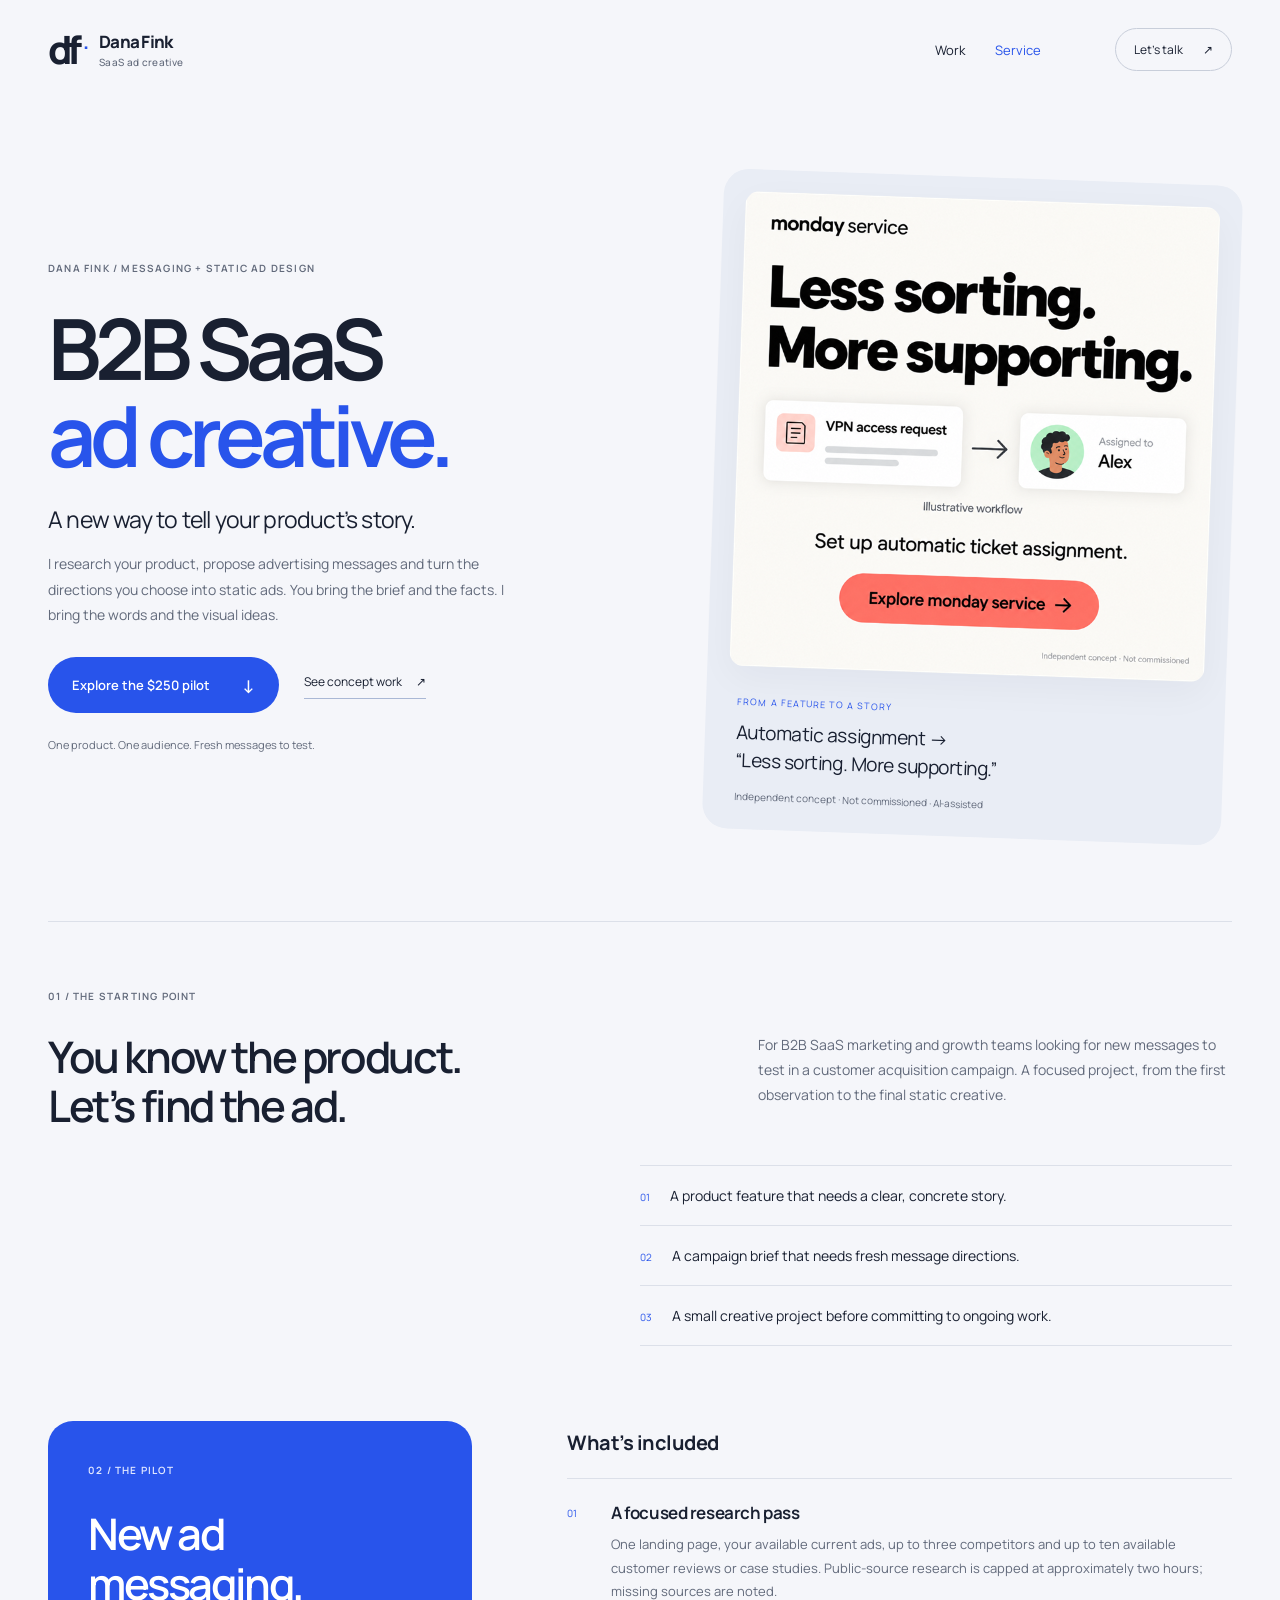
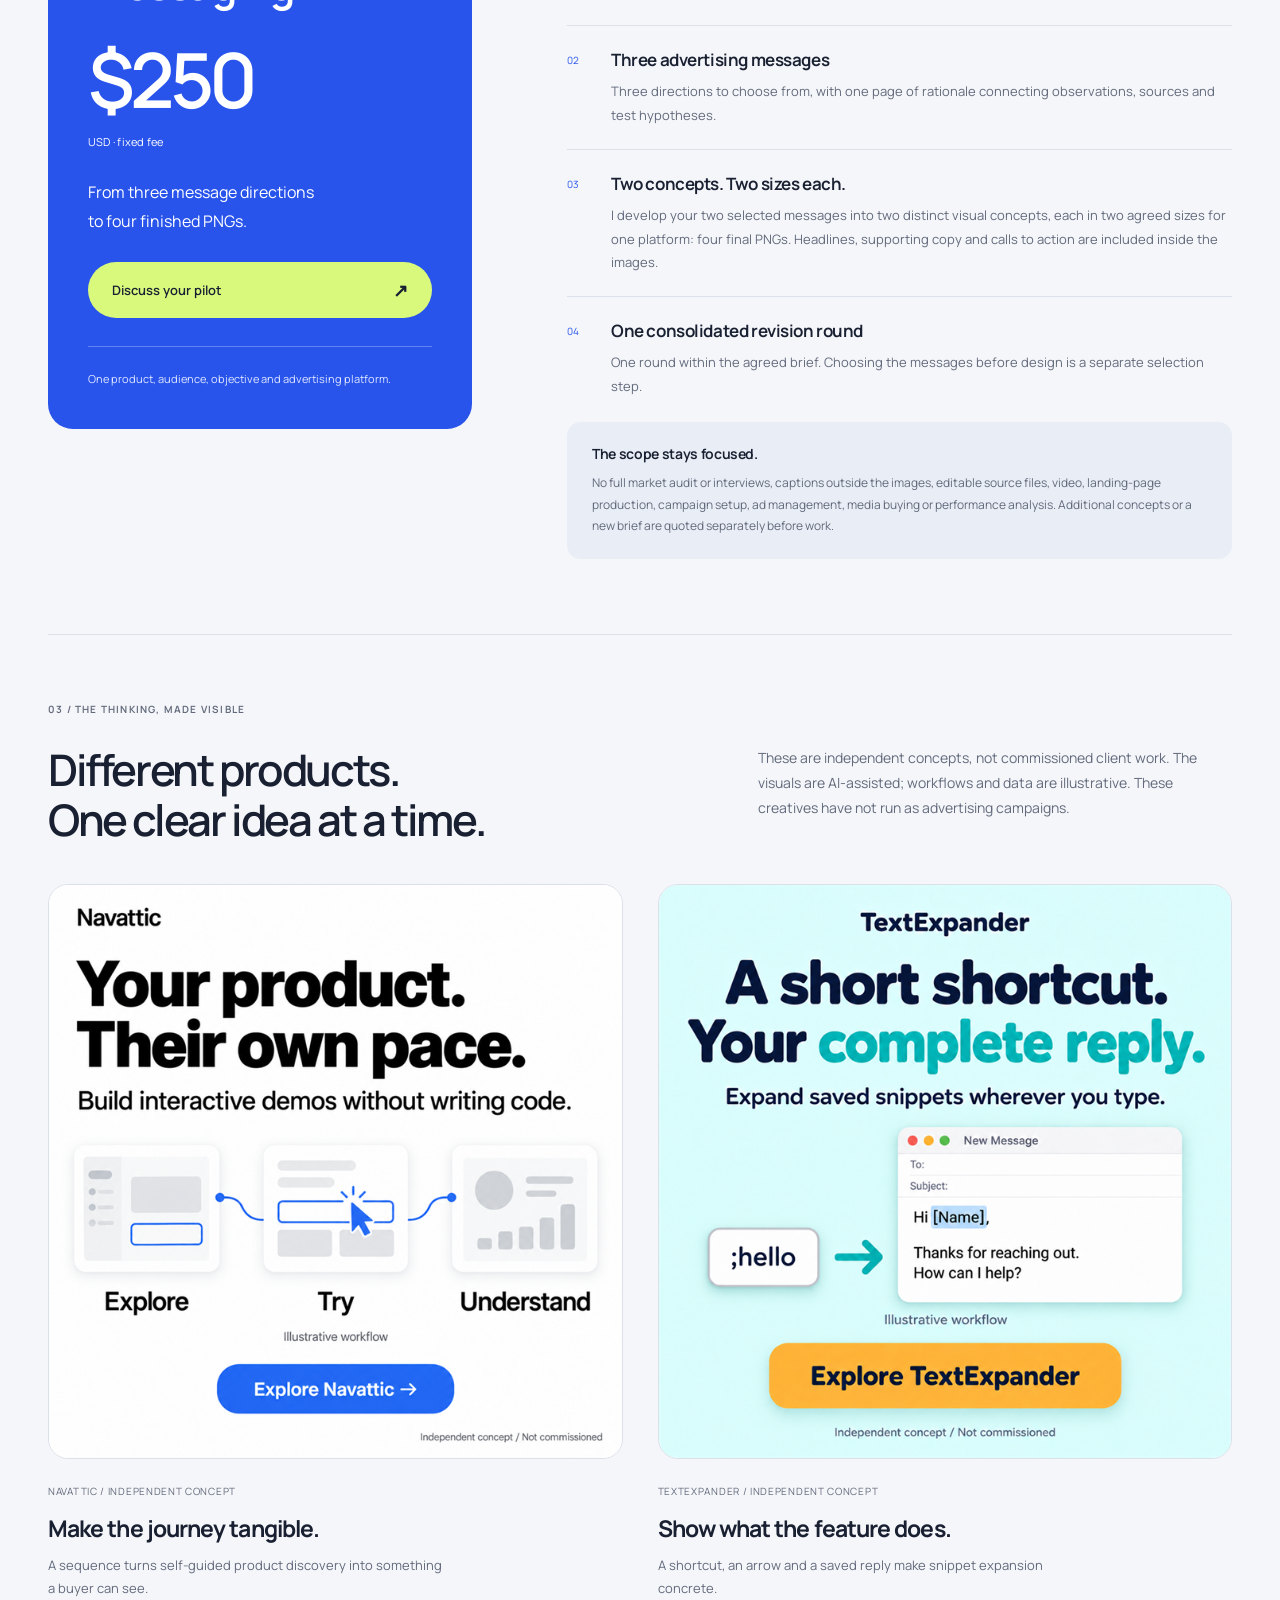
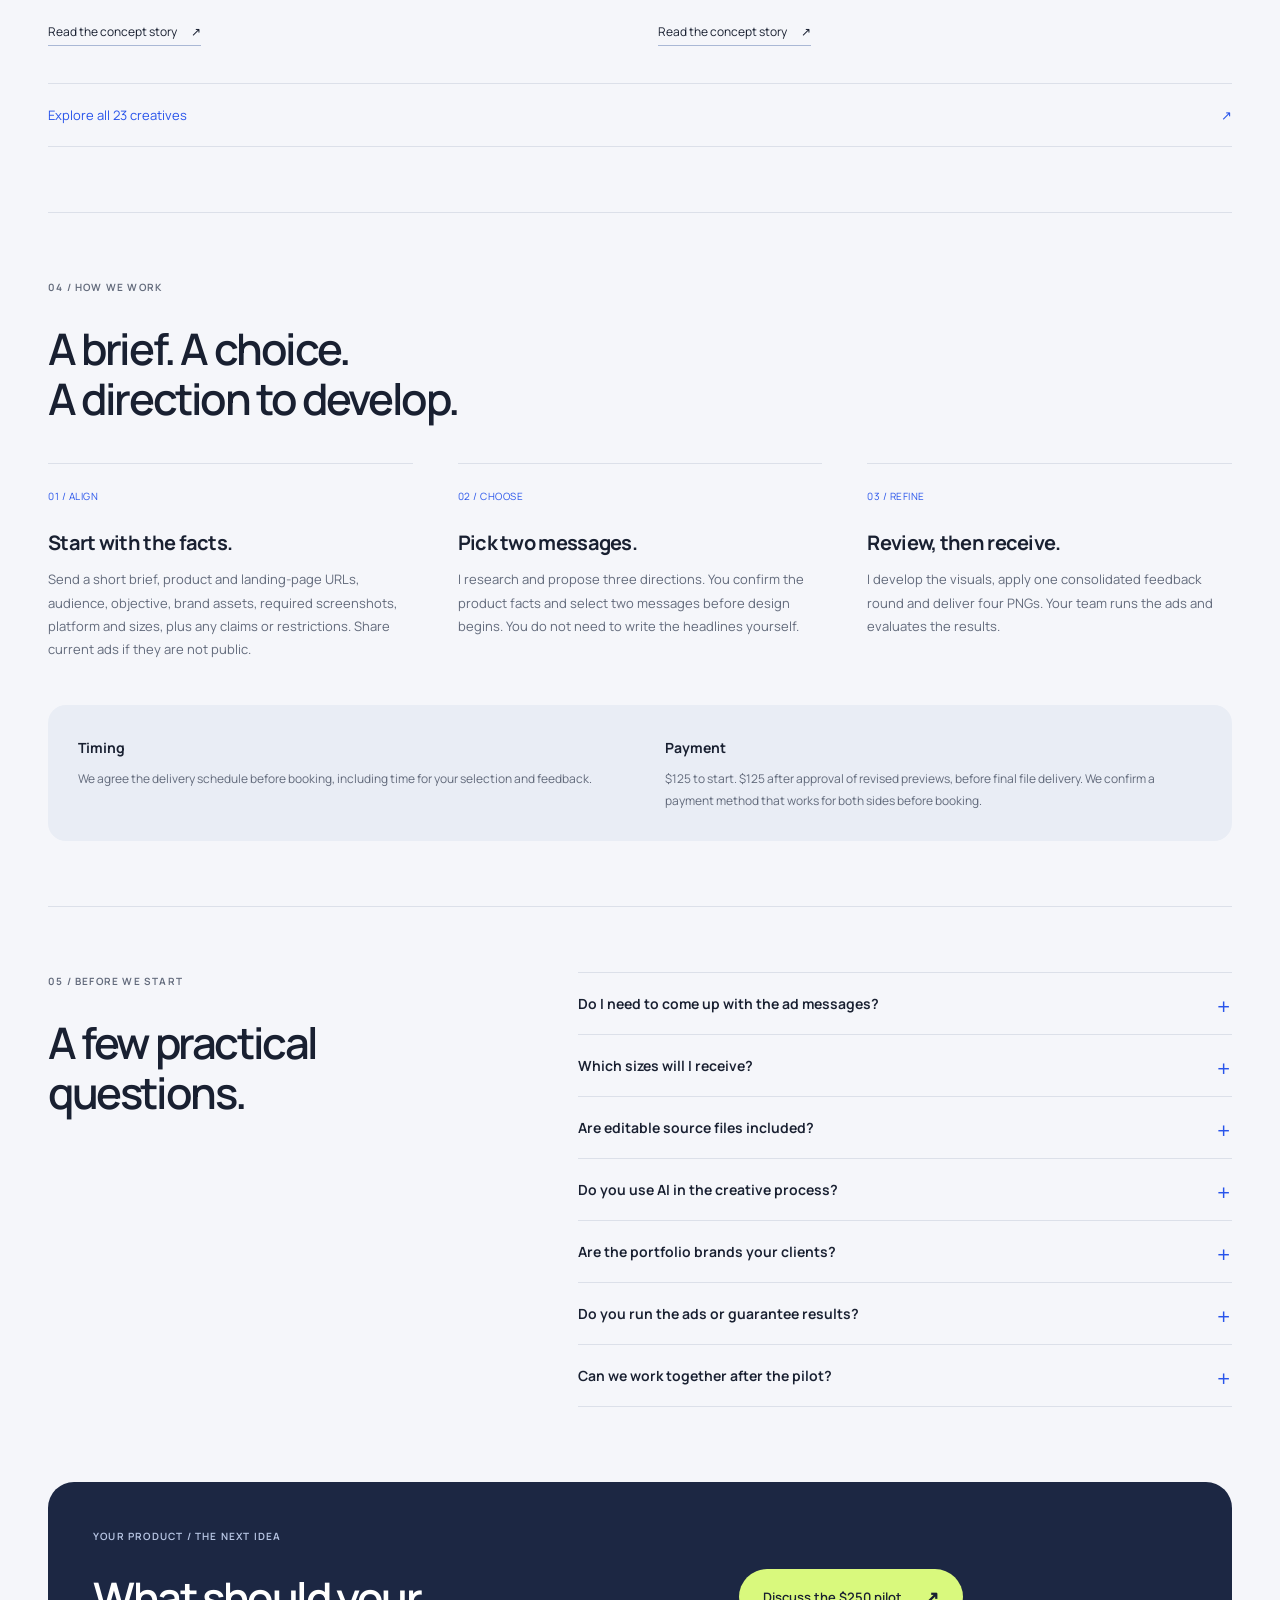
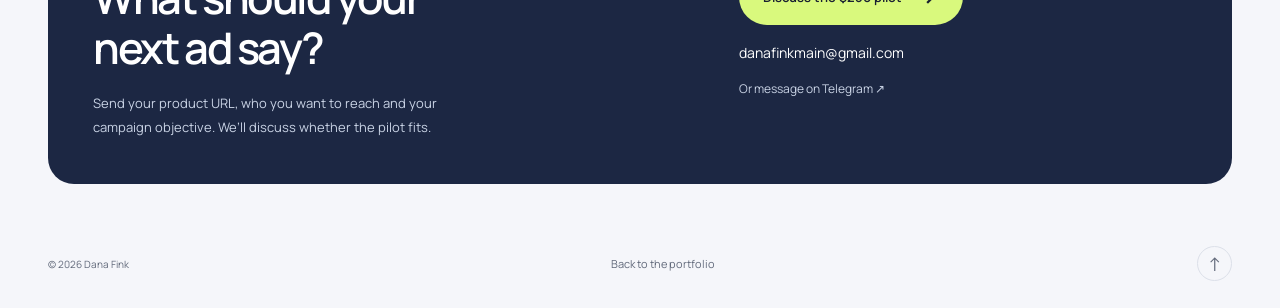
==== saas-ad-creative/index.html @ 453a17ee "Add English SaaS ad creative service page and update SEO plan" ====
<!doctype html>
<html lang="en">
<head>
  <meta charset="utf-8">
  <meta name="viewport" content="width=device-width,initial-scale=1">
  <meta name="theme-color" content="#f5f6fa">
  <title>B2B SaaS Ad Creative Design — $250 Pilot | Dana Fink</title>
  <meta name="description" content="Fresh messaging and static ad creative for B2B SaaS. A $250 pilot: three message directions, two selected concepts, four final PNGs and one revision round.">
  <link rel="canonical" href="https://danafinkcreatives.netlify.app/saas-ad-creative/">
  <link rel="icon" href="../assets/favicon.svg" type="image/svg+xml">
  <link rel="preload" href="../assets/fonts/Manrope.ttf" as="font" type="font/ttf" crossorigin>
  <link rel="stylesheet" href="../style.css">
  <link rel="stylesheet" href="service.css">
</head>
<body class="service-page">
<a class="skip" href="#main">Skip to content</a>
<header class="header wrap">
  <a class="identity" href="../" aria-label="Dana Fink home"><span class="monogram" aria-hidden="true">df<span>.</span></span><span>Dana Fink<small>SaaS ad creative</small></span></a>
  <nav aria-label="Navigation"><a href="../#work">Work</a><a href="./" aria-current="page">Service</a></nav>
  <a href="#start" class="header-contact"><span>Let’s talk</span><span aria-hidden="true">↗</span></a>
</header>
<main id="main">
  <section class="service-hero wrap" aria-labelledby="service-title">
    <div class="service-hero-copy">
      <p class="eyebrow">DANA FINK / MESSAGING + STATIC AD DESIGN</p>
      <h1 id="service-title">B2B SaaS<br><span>ad creative.</span></h1>
      <p class="service-lead">A new way to tell your product’s story.</p>
      <p class="service-intro">I research your product, propose advertising messages and turn the directions you choose into static ads. You bring the brief and the facts. I bring the words and the visual ideas.</p>
      <div class="service-hero-actions"><a class="button" href="#pilot">Explore the $250 pilot <span aria-hidden="true">↓</span></a><a class="service-text-link" href="#examples">See concept work <span aria-hidden="true">↗</span></a></div>
      <p class="service-fine">One product. One audience. Fresh messages to test.</p>
    </div>
    <figure class="service-hero-art">
      <a href="../?lang=en#project-1" aria-label="Read the monday service independent concept story"><img src="../assets/creatives/monday-service-light-v2-display-720.webp" width="720" height="720" alt="monday service independent ad concept: Less sorting. More supporting. An incoming ticket is assigned to a teammate."></a>
      <figcaption><span>FROM A FEATURE TO A STORY</span><p>Automatic assignment →<br>“Less sorting. More supporting.”</p><small>Independent concept · Not commissioned · AI-assisted</small></figcaption>
    </figure>
  </section>

  <section class="service-fit wrap" aria-labelledby="fit-title">
    <p class="eyebrow">01 / THE STARTING POINT</p>
    <div class="service-section-heading"><h2 id="fit-title">You know the product.<br>Let’s find the ad.</h2><p>For B2B SaaS marketing and growth teams looking for new messages to test in a customer acquisition campaign. A focused project, from the first observation to the final static creative.</p></div>
    <div class="service-fit-lines"><p><span>01</span> A product feature that needs a clear, concrete story.</p><p><span>02</span> A campaign brief that needs fresh message directions.</p><p><span>03</span> A small creative project before committing to ongoing work.</p></div>
  </section>

  <section class="service-pilot wrap" id="pilot" aria-labelledby="pilot-title">
    <div class="service-price-panel">
      <p class="eyebrow">02 / THE PILOT</p>
      <h2 id="pilot-title">New ad<br>messaging.</h2>
      <p class="service-price">$250<span>USD · fixed fee</span></p>
      <p class="service-price-intro">From three message directions to four finished PNGs.</p>
      <a class="button light" href="#start">Discuss your pilot <span aria-hidden="true">↗</span></a>
      <p class="service-price-note">One product, audience, objective and advertising platform.</p>
    </div>
    <div class="service-deliverables">
      <h3>What’s included</h3>
      <ol>
        <li><span class="service-list-number">01</span><div><h4>A focused research pass</h4><p>One landing page, your available current ads, up to three competitors and up to ten available customer reviews or case studies. Public-source research is capped at approximately two hours; missing sources are noted.</p></div></li>
        <li><span class="service-list-number">02</span><div><h4>Three advertising messages</h4><p>Three directions to choose from, with one page of rationale connecting observations, sources and test hypotheses.</p></div></li>
        <li><span class="service-list-number">03</span><div><h4>Two concepts. Two sizes each.</h4><p>I develop your two selected messages into two distinct visual concepts, each in two agreed sizes for one platform: four final PNGs. Headlines, supporting copy and calls to action are included inside the images.</p></div></li>
        <li><span class="service-list-number">04</span><div><h4>One consolidated revision round</h4><p>One round within the agreed brief. Choosing the messages before design is a separate selection step.</p></div></li>
      </ol>
      <div class="service-boundary"><h4>The scope stays focused.</h4><p>No full market audit or interviews, captions outside the images, editable source files, video, landing-page production, campaign setup, ad management, media buying or performance analysis. Additional concepts or a new brief are quoted separately before work.</p></div>
    </div>
  </section>

  <section class="service-examples wrap" id="examples" aria-labelledby="examples-title">
    <p class="eyebrow">03 / THE THINKING, MADE VISIBLE</p>
    <div class="service-section-heading"><h2 id="examples-title">Different products.<br>One clear idea at a time.</h2><p>These are independent concepts, not commissioned client work. The visuals are AI-assisted; workflows and data are illustrative. These creatives have not run as advertising campaigns.</p></div>
    <div class="service-example-grid">
      <article><a class="service-example-image" href="../?lang=en#project-8"><img src="../assets/creatives/navattic-display-720.webp" width="720" height="720" alt="Navattic independent ad concept showing a self-guided product journey: Explore, Try, Understand." loading="lazy"></a><p class="service-example-brand">NAVATTIC / INDEPENDENT CONCEPT</p><h3>Make the journey tangible.</h3><p>A sequence turns self-guided product discovery into something a buyer can see.</p><a class="service-text-link" href="../?lang=en#project-8">Read the concept story <span aria-hidden="true">↗</span></a></article>
      <article><a class="service-example-image" href="../?lang=en#project-10"><img src="../assets/creatives/textexpander-display-720.webp" width="720" height="720" alt="TextExpander independent ad concept showing the shortcut ;hello expanding into a saved email reply." loading="lazy"></a><p class="service-example-brand">TEXTEXPANDER / INDEPENDENT CONCEPT</p><h3>Show what the feature does.</h3><p>A shortcut, an arrow and a saved reply make snippet expansion concrete.</p><a class="service-text-link" href="../?lang=en#project-10">Read the concept story <span aria-hidden="true">↗</span></a></article>
    </div>
    <a class="service-all-work" href="../?lang=en#work">Explore all 23 creatives <span aria-hidden="true">↗</span></a>
  </section>

  <section class="service-process wrap" aria-labelledby="process-title">
    <p class="eyebrow">04 / HOW WE WORK</p>
    <h2 id="process-title">A brief. A choice.<br>A direction to develop.</h2>
    <ol class="service-process-grid">
      <li><span class="service-step">01 / ALIGN</span><h3>Start with the facts.</h3><p>Send a short brief, product and landing-page URLs, audience, objective, brand assets, required screenshots, platform and sizes, plus any claims or restrictions. Share current ads if they are not public.</p></li>
      <li><span class="service-step">02 / CHOOSE</span><h3>Pick two messages.</h3><p>I research and propose three directions. You confirm the product facts and select two messages before design begins. You do not need to write the headlines yourself.</p></li>
      <li><span class="service-step">03 / REFINE</span><h3>Review, then receive.</h3><p>I develop the visuals, apply one consolidated feedback round and deliver four PNGs. Your team runs the ads and evaluates the results.</p></li>
    </ol>
    <div class="service-booking"><p><strong>Timing</strong>We agree the delivery schedule before booking, including time for your selection and feedback.</p><p><strong>Payment</strong>$125 to start. $125 after approval of revised previews, before final file delivery. We confirm a payment method that works for both sides before booking.</p></div>
  </section>

  <section class="service-faq wrap" aria-labelledby="faq-title">
    <div><p class="eyebrow">05 / BEFORE WE START</p><h2 id="faq-title">A few practical<br>questions.</h2></div>
    <div class="service-faq-list">
      <details><summary>Do I need to come up with the ad messages?</summary><p>No. You provide the brief and confirm product facts. I propose three messages; you select two before I design the concepts.</p></details>
      <details><summary>Which sizes will I receive?</summary><p>Two agreed sizes for each of the two selected concepts, for one advertising platform. We confirm the dimensions in the brief. The final delivery is four PNGs.</p></details>
      <details><summary>Are editable source files included?</summary><p>No. This pilot is a PNG-only delivery. If your workflow requires editable files, discuss that requirement before booking rather than assuming they are included.</p></details>
      <details><summary>Do you use AI in the creative process?</summary><p>Yes. The creative production is AI-assisted. Product facts and claims must be confirmed by you before they are used in the final creative.</p></details>
      <details><summary>Are the portfolio brands your clients?</summary><p>No. The work shown here is independent concept work, not commissioned by the brands. The monday service samples are not affiliated with monday.com. There are no campaign performance results for these concepts.</p></details>
      <details><summary>Do you run the ads or guarantee results?</summary><p>No. I provide creative materials for testing. Campaign setup, media buying, ad management and performance analysis are outside the pilot. Clicks, leads, sales and other campaign results are not guaranteed.</p></details>
      <details><summary>Can we work together after the pilot?</summary><p>If the collaboration is a good fit, we can agree a separate fixed monthly package for fresh messages and static creative. Its price, volume and turnaround are not included in this pilot.</p></details>
    </div>
  </section>

  <section class="service-start wrap" id="start" aria-labelledby="start-title"><div class="service-start-inner">
    <div><p class="eyebrow">YOUR PRODUCT / THE NEXT IDEA</p><h2 id="start-title">What should your<br>next ad say?</h2><p>Send your product URL, who you want to reach and your campaign objective. We’ll discuss whether the pilot fits.</p></div>
    <div class="service-start-actions"><a class="button light" href="mailto:danafinkmain@gmail.com?subject=B2B%20SaaS%20ad%20creative%20pilot">Discuss the $250 pilot <span aria-hidden="true">↗</span></a><a class="service-contact-email" href="mailto:danafinkmain@gmail.com">danafinkmain@gmail.com</a><a class="service-contact-telegram" href="https://t.me/dankosheart" target="_blank" rel="noopener noreferrer">Or message on Telegram <span aria-hidden="true">↗</span></a></div>
  </div></section>
</main>
<footer class="wrap"><span>© 2026 Dana Fink</span><a class="service-footer-link" href="../?lang=en#work">Back to the portfolio</a><a href="#" aria-label="Back to top">↑</a></footer>
</body>
</html>
---- style.css ----
@font-face{font-family:Manrope;src:url('assets/fonts/Manrope.ttf') format('truetype');font-weight:200 800;font-display:swap}
:root{--bg:#f5f6fa;--ink:#192031;--muted:#626a7b;--blue:#2854eb;--line:#dce0e9;--white:#fff;--radius:22px}*{box-sizing:border-box}html{scroll-behavior:smooth;scroll-padding-top:28px}body{margin:0;background:var(--bg);color:var(--ink);font-family:Manrope,sans-serif;font-size:15px;-webkit-font-smoothing:antialiased}body:has(dialog[open]){overflow:hidden}button,a{-webkit-tap-highlight-color:transparent}a{color:inherit;text-decoration:none}button{font:inherit;cursor:pointer}a:focus-visible,button:focus-visible{outline:3px solid var(--blue);outline-offset:5px}::selection{background:#ccdbff}button{color:inherit}img{display:block;max-width:100%}[hidden]{display:none!important}.wrap{width:min(1320px,calc(100% - 96px));margin-inline:auto}.header{display:flex;align-items:center;justify-content:space-between;gap:32px;padding:28px 0}.identity{display:flex;align-items:center;gap:13px;font-weight:750;font-size:17px;letter-spacing:-.04em}.identity small{display:block;font-size:10px;letter-spacing:.035em;color:var(--muted);font-weight:500;margin-top:2px}.monogram{display:inline-block;font-weight:800;font-size:39px;letter-spacing:-.13em;line-height:1;margin-right:9px;position:relative}.monogram>span{position:absolute;right:-12px;top:3px;font-size:19px;letter-spacing:0;color:var(--blue)}.header nav{display:flex;gap:30px;font-size:13px;margin-left:auto}.header nav a:hover,.behance-top:hover{color:var(--blue)}.header-end{display:flex;align-items:center;gap:28px}.language-switch{display:flex;padding:3px;background:#e9ecf3;border-radius:20px}.language-switch button{border:0;background:none;border-radius:20px;padding:7px 10px;font-size:10px;font-weight:750;color:var(--muted);min-height:32px}.language-switch button[aria-pressed=true]{background:white;color:var(--ink);box-shadow:0 2px 5px #1920310a}.header-contact{padding:12px 18px;border:1px solid #c8ceda;border-radius:30px;font-size:12px;display:flex;gap:20px}.header-contact:hover{background:white}.eyebrow{font-size:10px;letter-spacing:.12em;font-weight:650;margin:0;text-transform:uppercase;color:var(--muted)}.hero{display:grid;grid-template-columns:1.05fr 1fr;gap:3%;align-items:center;padding-top:70px;padding-bottom:92px;min-height:640px}.hero-copy{position:relative;z-index:2}.hero h1{font-size:clamp(54px,6.65vw,96px);font-weight:650;letter-spacing:-.075em;line-height:1.06;margin:27px 0 26px}.accent{color:var(--blue)}.intro{font-size:15px;line-height:1.8;max-width:395px;color:var(--muted);margin-bottom:30px}.button{display:inline-flex;align-items:center;justify-content:space-between;gap:32px;background:var(--blue);color:white;border-radius:30px;padding:16px 24px;font-size:13px;font-weight:600;border:0;transition:background .2s,transform .2s}.button:hover{background:#183dcc;transform:translateY(-2px)}.button>span:last-child{font-size:18px}.hero-note{font-size:10px;letter-spacing:.06em;color:var(--muted);margin-top:22px}.hero-gallery{position:relative;padding-top:30px}.hero-stack{height:365px;position:relative;max-width:530px;margin-inline:auto}.hero-preview{position:absolute;width:60%;background:#fff;border:7px solid white;border-radius:15px;box-shadow:0 18px 35px #28375816;transition:transform .35s}.hero-preview img{border-radius:9px;height:auto}.hero-preview.back{right:2%;top:-15px;transform:rotate(10deg)}.hero-preview.front{left:3%;top:66px;transform:rotate(-8deg)}.hero-preview.front:hover{transform:rotate(-4deg) translateY(-8px)}.hero-preview.back:hover{transform:rotate(6deg) translateY(-8px)}.visual-badge{position:absolute;right:1%;bottom:12px;background:#d9f97d;box-shadow:0 8px 20px #1920310b;transform:rotate(9deg);font-size:29px;font-weight:750;line-height:1.02;letter-spacing:-.04em;width:108px;height:108px;display:flex;flex-direction:column;justify-content:center;padding:20px;border-radius:50%}.visual-badge>span{white-space:nowrap}.orbit-label{position:absolute;top:-16px;left:11%;font-size:9px;letter-spacing:.1em;line-height:1.5;transform:rotate(-7deg);color:var(--muted)}.hero-caption{margin-top:30px;text-align:center;font-size:12px;font-weight:600}.hero-caption small{display:block;font-size:10px;font-weight:400;color:var(--muted);margin-top:5px}.section-top{display:flex;align-items:center;justify-content:space-between;border-top:1px solid var(--line);padding-top:27px}.behance-top{display:flex;gap:20px;font-size:12px;font-weight:650}.work-heading{display:flex;justify-content:space-between;align-items:center;gap:40px;margin:22px 0 32px}h2{font-size:clamp(33px,4vw,56px);font-weight:600;letter-spacing:-.06em;line-height:1.15;margin:0}.work-heading>p{font-size:13px;line-height:1.8;max-width:340px;color:var(--muted)}.gallery-tools{display:flex;justify-content:space-between;align-items:center;margin-bottom:28px;gap:12px}.filters{display:flex;gap:8px;flex-wrap:wrap}.filters button{border:1px solid var(--line);padding:10px 17px;background:transparent;border-radius:22px;font-size:11px;display:flex;gap:12px;min-height:38px}.filters button[aria-pressed=true]{background:var(--ink);color:white;border-color:var(--ink)}.filters button>span:last-child:not(:first-child){opacity:.55}.gallery-count{font-size:11px;color:var(--muted);white-space:nowrap}.project-grid{display:grid;grid-template-columns:repeat(2,minmax(0,1fr));gap:42px 28px}.project{min-width:0}.artwork{display:flex;align-items:center;justify-content:center;position:relative;aspect-ratio:1;background:#e9edf4;border:1px solid #e3e7ee;border-radius:var(--radius);overflow:hidden;isolation:isolate}.artwork img{width:100%;height:100%;object-fit:contain;transition:filter .25s}.artwork:hover img{filter:brightness(.97)}.enlarge{position:absolute;bottom:16px;right:16px;border-radius:50%;width:38px;height:38px;display:grid;place-items:center;background:#ffffffed;color:var(--ink);box-shadow:0 2px 12px #1920311a;font-size:21px;transition:background .2s,transform .2s}.artwork:hover .enlarge{background:var(--blue);color:white;transform:rotate(45deg)}.project-meta{display:flex;justify-content:space-between;align-items:center;margin-top:17px;font-size:10px;letter-spacing:.04em;color:var(--muted)}.project-meta>a{font-weight:750;font-size:12px;padding:4px}.project-meta>a:hover{color:var(--blue)}.project h3{font-size:18px;letter-spacing:-.035em;line-height:1.4;font-weight:650;margin:7px 0}.project p{font-size:12px;line-height:1.7;color:var(--muted);margin:0;max-width:95%}.disclaimer{font-size:12px;color:var(--muted);line-height:1.8;max-width:830px;border-left:2px solid #c1ccec;padding-left:18px;margin:40px 0 27px}.collection-link{display:flex;align-items:center;justify-content:center;gap:20px;background:#e9edfa;border-radius:16px;padding:24px;color:var(--blue);font-size:14px;transition:background .2s}.collection-link:hover{background:#dce4ff}.collection-link>span:last-child{margin-left:auto;font-size:22px}.behance-symbol{font-size:23px;font-weight:800;margin-right:auto}.approach{padding-top:105px;padding-bottom:70px}.about-top{display:grid;grid-template-columns:1.3fr 1fr;gap:9%;margin-top:26px;margin-bottom:45px;align-items:center}.about-top h2{white-space:pre-line;font-size:clamp(31px,3.5vw,48px)}.about-top>p{font-size:14px;line-height:1.9;color:var(--muted);max-width:390px}.steps{display:grid;grid-template-columns:repeat(3,1fr);gap:35px}.steps article{padding-top:20px;border-top:1px solid var(--line)}.step-number{font-size:11px;color:var(--blue)}.steps h3{font-size:17px;letter-spacing:-.03em;font-weight:650;margin:25px 0 12px}.steps p{font-size:12px;line-height:1.85;color:var(--muted);max-width:325px;margin:0}.scope{font-size:9px;letter-spacing:.11em;margin-top:43px;color:var(--muted)}.contact-inner{background:#1c2743;color:white;padding:43px 45px 24px;border-radius:26px;position:relative;overflow:hidden}.contact .eyebrow{color:#aab8d5}.contact-main{display:grid;grid-template-columns:1.25fr 1fr;gap:9%;align-items:center;margin:30px 0 45px}.contact h2{white-space:pre-line;font-size:clamp(35px,4.3vw,61px);letter-spacing:-.055em}.contact-main>div>p{color:#bec8dc;font-size:14px;line-height:1.8;max-width:320px;margin:0 0 23px}.button.light{background:#d9f97d;color:#192031}.button.light:hover{background:#c6ed56}.contact-bottom{display:flex;align-items:center;gap:17px;border-top:1px solid #ffffff25;padding-top:22px}.email{font-size:17px;letter-spacing:-.015em;overflow-wrap:anywhere}.email:hover{text-decoration:underline}.copy-email{border:0;background:none;color:#bec8dc;font-size:10px;padding:10px 0}.copy-email:hover{color:white}.socials{display:flex;gap:22px;margin-left:auto;font-size:12px}.socials a:hover{color:#d9f97d}.copy-status{font-size:11px;color:#d9f97d;min-height:16px;margin:8px 0 0}footer{display:flex;align-items:center;justify-content:space-between;padding-top:27px;padding-bottom:27px;font-size:10px;color:var(--muted)}footer>a{display:grid;place-items:center;width:35px;height:35px;border:1px solid var(--line);border-radius:50%;font-size:19px}.skip{position:fixed;top:10px;left:10px;transform:translateY(-200%);z-index:100;background:white;padding:15px}.skip:focus{transform:none}dialog{border:0;border-radius:18px;background:#fff;color:var(--ink);padding:20px;width:min(920px,calc(100% - 32px));max-height:94dvh;overscroll-behavior:contain}dialog::backdrop{background:#111929d9;backdrop-filter:blur(6px)}.viewer-toolbar{display:flex;align-items:center;justify-content:space-between;font-size:12px;margin-bottom:14px}.viewer-toolbar button,.viewer-navigation button{width:42px;height:42px;border-radius:50%;border:1px solid var(--line);background:white;font-size:25px}#viewer-image{max-height:67dvh;width:auto;height:auto;margin:auto;object-fit:contain}.viewer-details{display:flex;align-items:center;justify-content:space-between;gap:25px;padding:20px 3px 8px}.viewer-details h2{font-size:23px;letter-spacing:-.035em}.viewer-details p{font-size:12px;line-height:1.6;color:var(--muted);max-width:560px;margin:9px 0}.viewer-details .viewer-note{font-size:10px}.viewer-details>a{font-size:12px;color:var(--blue);flex-shrink:0}.viewer-navigation{display:flex;justify-content:center;gap:15px;padding:8px 0}.viewer-navigation button:disabled{opacity:.35;cursor:default}noscript p{text-align:center;padding:20px}.hero-copy{animation:enter .65s both}.hero-gallery{animation:enter .8s .1s both}@keyframes enter{from{opacity:0;transform:translateY(14px)}to{opacity:1;transform:translateY(0)}}
@media(min-width:1600px){.hero-stack{height:425px}.hero-preview{width:64%}.hero h1{font-size:104px}}
@media(max-width:1050px){.wrap{width:calc(100% - 56px)}.header{gap:20px}.header-end{gap:18px}.hero{padding-top:55px;min-height:570px;gap:2%}.hero h1{font-size:6.8vw}.hero-stack{height:285px}.visual-badge{width:83px;height:83px;font-size:24px;right:-4%;bottom:8px;padding:14px}.hero-preview{width:66%}.hero-caption{margin-top:28px}.hero-preview.front{left:0;top:58px}.intro{font-size:13px}.about-top{gap:5%}.steps{gap:24px}.contact-inner{padding:34px 30px 20px}.contact-bottom{flex-wrap:wrap}.email{font-size:15px}}
@media(max-width:740px){.header-contact{display:none}.header nav{gap:18px}.header-end{gap:0}.hero{grid-template-columns:1fr;padding-top:35px;padding-bottom:47px}.hero h1{font-size:clamp(53px,11vw,80px);margin-top:23px}.intro{font-size:14px;max-width:435px}.hero-copy{max-width:100%}.hero-gallery{max-width:440px;width:100%;margin:38px auto 0;padding-top:30px}.hero-stack{height:330px}.hero-preview{width:62%}.hero-preview.front{left:3%}.visual-badge{right:0;bottom:8px}.orbit-label{top:-4px}.hero-caption{margin-top:14px}.work-heading{display:block;margin-bottom:23px}.work-heading>p{max-width:360px}.project-grid{gap:30px 20px}.project h3{font-size:15px}.project p{font-size:11px}.project-meta{font-size:9px}.gallery-tools{align-items:flex-start}.filters{gap:6px}.filters button{font-size:10px;padding:10px 13px}.gallery-count{padding-top:12px}.about-top{display:block;margin-bottom:30px}.about-top>p{max-width:480px}.approach{padding-top:65px;padding-bottom:45px}.steps{gap:19px}.steps h3{font-size:14px}.steps p{font-size:11px}.contact-main{grid-template-columns:1fr;gap:20px;margin-bottom:30px}.contact-main>div>p{max-width:360px}.contact-bottom{gap:8px 18px}.socials{width:100%;margin-left:0;margin-top:14px}.contact h2{font-size:45px}.viewer-details{display:block}.viewer-details>a{display:inline-block;margin-top:10px}}
@media(max-width:520px){.wrap{width:calc(100% - 36px)}.header{padding:20px 0;gap:13px}.identity{font-size:14px;gap:10px}.identity small{font-size:8px}.monogram{font-size:32px}.header nav{gap:12px;font-size:11px}.header nav a:nth-child(2){display:none}.language-switch button{padding:7px 9px}.hero .eyebrow{font-size:8px}.hero h1{font-size:clamp(46px,11.5vw,61px)}.hero-gallery{margin-top:30px}.hero-stack{height:calc((100vw - 36px)*.79)}.hero-preview{border-width:5px}.hero-preview.front{top:50px}.visual-badge{bottom:0;width:75px;height:75px;font-size:22px}.hero-caption{font-size:11px;margin-top:15px}.hero-caption small{font-size:9px}.hero-note{font-size:9px}.project-grid{grid-template-columns:1fr;gap:33px}.artwork{border-radius:17px}.project h3{font-size:18px}.project p{font-size:12px}.project-meta{font-size:10px;margin-top:13px}.work-heading h2{font-size:33px}.work-heading>p{font-size:12px}.gallery-count{display:none}.filters{width:100%;justify-content:flex-start}.filters button{padding:10px 12px}.collection-link{font-size:11px;gap:13px;padding:20px 17px}.disclaimer{font-size:11px;margin-top:30px}.steps{grid-template-columns:1fr;gap:25px}.steps article{display:grid;grid-template-columns:28px 1fr;column-gap:10px;padding-top:18px}.step-number{padding-top:3px}.steps h3{margin:0 0 9px;font-size:16px}.steps p{grid-column:2;font-size:12px}.about-top h2{font-size:31px}.about-top>p{font-size:13px}.scope{font-size:8px;letter-spacing:.05em}.contact-inner{padding:28px 22px 16px;border-radius:20px}.contact h2{font-size:36px}.contact .eyebrow{font-size:8px}.contact-main>div>p{font-size:12px}.email{font-size:14px}.contact-bottom{display:block}.copy-email{display:block}.socials{margin-top:10px}.copy-status{font-size:10px}footer{font-size:9px;gap:10px}dialog{padding:13px}#viewer-image{max-height:58dvh}.viewer-details h2{font-size:20px}.enlarge{width:34px;height:34px;bottom:12px;right:12px}}
.case-story{margin-top:18px;border-top:1px solid var(--line)}.case-story summary{display:flex;align-items:center;justify-content:space-between;gap:15px;padding:15px 0 4px;cursor:pointer;font-size:12px;color:var(--blue);font-weight:650;list-style:none}.case-story summary::-webkit-details-marker{display:none}.case-story summary>span:last-child{font-size:20px;font-weight:400}.case-story[open] summary>span:last-child{transform:rotate(45deg)}.case-story summary:focus-visible{outline:3px solid var(--blue);outline-offset:4px}.story-content{padding:8px 0 0}.story-content section{margin:19px 0}.story-content h4{font-size:10px;text-transform:uppercase;letter-spacing:.09em;color:var(--blue);margin:0 0 9px}.story-content p{font-size:13px;line-height:1.85;margin:0;max-width:100%;color:var(--muted)}.story-content>a{font-size:11px;color:var(--blue);text-decoration:underline;text-underline-offset:3px}.story-content .research-note{font-size:10px;line-height:1.6;margin-top:13px;color:var(--muted)}#viewer-story{border-top:1px solid var(--line);padding:10px 5px;max-width:740px;margin:10px auto}.project-grid{align-items:start}
@media(prefers-reduced-motion:reduce){html{scroll-behavior:auto}*,*::before,*::after{animation:none!important;transition:none!important}}
/* Feed: each idea is a self-contained post. Hero styles stay unchanged. */
.project-grid{grid-template-columns:minmax(0,720px);justify-content:center;gap:38px}.project{background:#fff;border:1px solid var(--line);border-radius:20px;overflow:hidden;box-shadow:0 5px 22px #19203104;scroll-margin-top:24px}.project:target{box-shadow:0 0 0 3px #2854eb25}.post-header{display:flex;align-items:center;gap:12px;padding:17px 23px}.post-avatar{display:grid;place-items:center;width:40px;height:40px;border-radius:50%;background:#edf1ff;color:var(--blue);font-size:22px;font-weight:800;letter-spacing:-.1em;padding-right:3px}.post-author{font-weight:750;font-size:13px}.post-brand{display:block;font-size:10px;color:var(--muted);margin-top:3px}.post-number{margin-left:auto;font-size:9px;letter-spacing:.1em;color:#7c8495}.project .artwork{border-radius:0;border:0;border-top:1px solid #edf0f5;border-bottom:1px solid #edf0f5;aspect-ratio:auto;background:#fff}.project .artwork img{width:100%;height:auto;object-fit:contain}.post-actions{display:flex;align-items:center;gap:12px;padding:16px 22px 5px}.post-actions button{display:grid;place-items:center;width:36px;height:36px;background:none;border:0;border-radius:8px;padding:5px}.post-actions button:hover{background:#f2f4fa}.post-actions svg{width:25px;height:25px;fill:none;stroke:currentColor;stroke-width:1.65;stroke-linecap:round;stroke-linejoin:round}.like-button[aria-pressed=true]{color:#e24967}.like-button[aria-pressed=true] svg{fill:#e24967}.post-behance{margin-left:auto;font-size:11px;color:var(--muted)}.post-behance:hover{color:var(--blue)}.post-caption{padding:3px 25px 25px}.post-caption h3{font-size:19px;margin:7px 0 16px}.project .case-story{margin:0;border:0}.project .case-story summary{display:block;padding:0;color:var(--ink);font-weight:400}.story-label{font-size:11px;font-weight:750;display:block;margin-bottom:8px}.project .story-preview{font-size:13px;line-height:1.8;color:var(--muted);max-width:none;display:-webkit-box;-webkit-box-orient:vertical;-webkit-line-clamp:3;overflow:hidden}.case-story[open] .story-preview{display:block}.case-story summary .show-more,.case-story summary .show-less{font-size:12px;font-weight:650;color:var(--blue);margin-top:8px;transform:none!important}.case-story summary .show-more{display:inline-block}.case-story summary .show-less{display:none}.case-story[open] summary .show-more{display:none}.case-story[open] summary .show-less{display:inline-block}.post-caption .story-content{padding-top:0}.post-caption .story-content section{margin:19px 0}.post-caption .story-content h4{color:var(--ink)}.post-caption .story-content p{max-width:none}.work .disclaimer{margin-top:0;margin-bottom:25px}.work .collection-link{max-width:720px;margin:32px auto 0}#share-dialog{width:min(510px,calc(100% - 28px));padding:27px;border-radius:23px}.share-heading{display:flex;align-items:center;justify-content:space-between;gap:12px;margin-bottom:22px}.share-close{border:0;background:#f0f3f9;border-radius:50%;width:34px;height:34px;font-size:25px}.share-heading .eyebrow{font-size:9px}#share-title{font-size:30px;letter-spacing:-.045em}.share-intro{font-size:12px;line-height:1.7;color:var(--muted);margin-bottom:24px}.share-row{display:flex;align-items:center;gap:13px;padding:14px 0;border-top:1px solid #e7eaf1}.share-row>div{min-width:0;flex:1}.share-row label{display:block;font-size:10px;font-weight:750;margin-bottom:6px}.share-row input{display:block;width:100%;min-width:0;border:0;background:none;color:var(--muted);font:inherit;font-size:12px;padding:3px 0;text-overflow:ellipsis}.share-row button{border:1px solid #dce3f6;border-radius:9px;background:#f0f4ff;color:var(--blue);font-size:11px;padding:10px 12px;min-width:64px}.share-status{font-size:11px;line-height:1.6;color:var(--muted)}.share-status{min-height:18px;color:var(--blue)}@media(max-width:520px){.project-grid{gap:26px}.project{border-radius:15px}.post-header{padding:14px 16px}.post-caption{padding:3px 17px 21px}.post-actions{padding:12px 13px 4px}.post-caption h3{font-size:17px}.post-number{font-size:8px}.project .story-preview,.post-caption .story-content p{font-size:12px}.project .artwork{border-radius:0}#share-dialog{padding:21px 17px}.share-row{gap:9px}.share-row button{font-size:10px;padding:10px}.share-row input{font-size:11px}}
.share-value{display:flex;align-items:center;gap:8px;min-width:0}.share-open{display:grid;place-items:center;flex:0 0 28px;width:28px;height:28px;border-radius:6px;color:var(--muted)}.share-open:hover{background:#edf2ff;color:var(--blue)}.share-open svg{width:16px;height:16px;fill:none;stroke:currentColor;stroke-width:1.7;stroke-linecap:round;stroke-linejoin:round}.share-value input{flex:1;min-width:0}
/* A compact desktop feed: reserve room for the author, actions and caption. */
@media(min-width:741px){
  .project-grid{grid-template-columns:minmax(0,clamp(300px,calc(100dvh - 300px),540px));gap:30px}
  .work .collection-link{max-width:clamp(300px,calc(100dvh - 300px),540px)}
  .post-header{padding:12px 18px;gap:10px}
  .post-avatar{width:34px;height:34px;font-size:20px}
  .post-actions{padding:9px 14px 3px;gap:8px}
  .post-caption{padding:2px 19px 18px}
  .post-caption h3{font-size:16px;margin:5px 0 10px}
  .story-label{margin-bottom:5px}
  .project .story-preview{font-size:12px;line-height:1.7;-webkit-line-clamp:2}
  .case-story summary .show-more,.case-story summary .show-less{margin-top:6px}
}
/* Desktop editorial feed: a compact post and its story share one wide surface. */
@media(min-width:1000px){
  .project-grid{grid-template-columns:minmax(0,1fr);gap:28px}
  .project{display:grid;grid-template-columns:minmax(0,clamp(320px,calc(100dvh - 225px),510px)) minmax(0,1fr);grid-template-areas:"header story" "art story" "actions story" "title story";column-gap:clamp(35px,5vw,80px);padding:30px;background:#edf0f6;border:1px solid #e0e5ef;border-radius:26px;box-shadow:none;align-items:start}
  .project:nth-child(even){background:#eff1f5}
  .project .post-header{grid-area:header;background:white;border-radius:17px 17px 0 0;padding:13px 20px}
  .project .artwork{grid-area:art;border-inline:0}
  .project .post-actions{grid-area:actions;background:white;padding:10px 16px 4px}
  .project .post-caption{display:contents}
  .project .post-caption>h3{grid-area:title;background:white;margin:0;padding:8px 20px 19px;border-radius:0 0 17px 17px;font-size:17px;line-height:1.4}
  .project .case-story{grid-area:story;align-self:center;padding:30px 20px 30px 0;max-width:480px;width:100%;min-width:0}
  .project .story-label{font-size:clamp(22px,2.3vw,31px);font-weight:600;letter-spacing:-.045em;line-height:1.2;margin-bottom:22px}
  .project .story-label::before{content:"";display:block;width:36px;height:3px;background:#2854eb;border-radius:3px;margin-bottom:24px}
  .project .story-preview{font-size:14px;line-height:1.9;-webkit-line-clamp:5}
  .project .case-story summary .show-more,.project .case-story summary .show-less{font-size:12px;margin-top:20px;padding:10px 17px;background:#fff;border:1px solid #dce2ee;border-radius:24px}
  .project .story-content section{margin:24px 0}
  .project .story-content h4{font-size:10px;color:var(--muted)}
  .project .story-content p{font-size:13px;line-height:1.85}
  .work .collection-link{max-width:none}
}
@media(min-width:1000px) and (max-width:1150px){
  .project{padding:22px;column-gap:30px;grid-template-columns:minmax(0,44%) minmax(0,1fr)}
  .project .case-story{padding-right:0}
}
/* Keep the image, actions and title together when a longer story expands. */
.post-title-block{padding:3px 25px 0}.post-title-block h3{font-size:19px;margin:7px 0 16px}.post-caption{padding-top:0}
@media(min-width:741px){.post-title-block{padding:2px 19px 0}.post-title-block h3{font-size:16px;margin:5px 0 10px}}
@media(max-width:520px){.post-title-block{padding:3px 17px 0}.post-title-block h3{font-size:17px}}
@media(min-width:1000px){
  .project{grid-template-areas:none;grid-template-rows:auto}
  .post-visual{grid-column:1;grid-row:1;background:white;border-radius:17px;overflow:hidden;align-self:start;min-width:0}
  .project .post-caption{display:block;grid-column:2;grid-row:1;padding:0;align-self:center;min-width:0}
  .project .post-title-block{padding:8px 20px 19px}
  .project .post-title-block h3{margin:0;font-size:17px;line-height:1.4}
  .project .case-story{grid-area:auto}
}
/* Give the creative the central visual focus, with a quieter text column. */
@media(min-width:1151px){
  .project{padding-left:clamp(80px,12vw,180px);padding-right:40px;column-gap:clamp(30px,3vw,48px)}
  .project .case-story{max-width:360px;padding-right:0}
}
@media(min-width:1000px) and (max-width:1150px){
  .project{padding-left:52px}
}
.contact-actions{display:flex;flex-wrap:wrap;gap:12px}.button.telegram-button{background:#dceaff;color:#192031}.button.telegram-button:hover{background:#c4dcff}.contact-actions .button{justify-content:space-between}
---- saas-ad-creative/service.css ----
/* Service page only. The portfolio's shared styles and behaviour stay intact. */
.service-page h1,.service-page h2,.service-page h3,.service-page h4,.service-page p{margin-top:0}
.service-page p{line-height:1.8}
.service-page .header nav a[aria-current]{color:var(--blue)}
.service-page .header nav{margin-left:auto;margin-right:42px}
.service-page .header nav a{display:inline}
.service-page .service-hero{display:grid;grid-template-columns:1.12fr 1fr;align-items:center;gap:7%;padding-block:78px 84px}
.service-page .service-hero h1{font-size:clamp(56px,6.6vw,96px);line-height:1.03;letter-spacing:-.07em;margin:27px 0 24px;font-weight:650}
.service-page .service-hero h1 span{color:var(--blue)}
.service-page .service-lead{font-size:23px;letter-spacing:-.035em;margin-bottom:15px;line-height:1.5}
.service-page .service-intro{font-size:14px;color:var(--muted);max-width:460px}
.service-page .service-hero-actions{display:flex;align-items:center;flex-wrap:wrap;gap:25px;margin-top:30px}
.service-page .service-text-link{font-size:12px;border-bottom:1px solid #aab8d5;padding-bottom:5px;line-height:1.8}
.service-page .service-text-link span{margin-left:12px}
.service-page .service-fine{font-size:11px;color:var(--muted);margin:22px 0 0}
.service-page .service-hero-art{margin:0;padding:22px 22px 0;background:#e9edf5;border-radius:25px;transform:rotate(2deg)}
.service-page .service-hero-art>a{display:block;border-radius:14px;overflow:hidden;box-shadow:0 12px 36px #1920310a}
.service-page .service-hero-art img{width:100%;height:auto}
.service-page .service-hero-art figcaption{padding:23px 9px 24px}
.service-page .service-hero-art figcaption>span{font-size:9px;letter-spacing:.13em;color:var(--blue)}
.service-page .service-hero-art figcaption p{font-size:19px;letter-spacing:-.025em;line-height:1.45;margin:9px 0}
.service-page .service-hero-art figcaption small{font-size:10px;color:var(--muted)}
.service-page .service-fit,.service-page .service-examples,.service-page .service-process,.service-page .service-faq{padding-block:65px;border-top:1px solid var(--line)}
.service-page h2{font-size:clamp(31px,3.4vw,48px);line-height:1.14;letter-spacing:-.055em;font-weight:600}
.service-page .service-section-heading{display:grid;grid-template-columns:1.2fr 1fr;gap:12%;margin:27px 0 34px;align-items:start}
.service-page .service-section-heading h2{margin-bottom:0}
.service-page .service-section-heading>p{font-size:14px;color:var(--muted);max-width:470px;margin:0}
.service-page .service-fit-lines{margin-left:50%;border-top:1px solid var(--line)}
.service-page .service-fit-lines p{font-size:14px;border-bottom:1px solid var(--line);padding:17px 0;margin:0;display:flex;align-items:baseline;gap:20px}
.service-page .service-fit-lines span{font-size:10px;color:var(--blue)}
.service-page .service-pilot{display:grid;grid-template-columns:.83fr 1.3fr;gap:8%;padding-block:10px 75px;align-items:start;scroll-margin-top:28px}
.service-page .service-price-panel{background:var(--blue);color:white;border-radius:25px;padding:40px}
.service-page .service-price-panel .eyebrow{color:#e0e7ff}
.service-page .service-price-panel h2{margin:30px 0}
.service-page .service-price{font-size:76px;font-weight:600;letter-spacing:-.065em;line-height:1.1;margin:0}
.service-page .service-price span{display:block;font-size:11px;font-weight:400;letter-spacing:.02em;margin-top:14px}
.service-page .service-price-intro{font-size:16px;max-width:230px;margin:30px 0 26px}
.service-page .service-price-panel .button{width:100%;justify-content:space-between;gap:15px}
.service-page .service-price-note{font-size:11px;color:#e0e7ff;border-top:1px solid #ffffff45;padding-top:22px;margin:28px 0 0}
.service-page .service-deliverables>h3{font-size:20px;letter-spacing:-.025em;margin:8px 0 22px}
.service-page .service-deliverables ol{list-style:none;padding:0;margin:0}
.service-page .service-deliverables li{display:grid;grid-template-columns:30px 1fr;gap:14px;border-top:1px solid var(--line);padding:22px 0}
.service-page .service-list-number{font-size:10px;color:var(--blue);padding-top:5px}
.service-page .service-deliverables h4{font-size:17px;letter-spacing:-.025em;margin-bottom:9px;font-weight:650}
.service-page .service-deliverables p{font-size:13px;color:var(--muted);margin-bottom:0}
.service-page .service-boundary{background:#e9edf5;border-radius:14px;padding:22px 25px;margin-top:2px}
.service-page .service-boundary h4{font-size:14px}
.service-page .service-boundary p{font-size:12px}
.service-page .service-example-grid{display:grid;grid-template-columns:1fr 1fr;gap:35px;margin-top:40px}
.service-page .service-example-image{display:block;border-radius:20px;overflow:hidden;background:#fff;border:1px solid var(--line)}
.service-page .service-example-image img{width:100%;height:auto}
.service-page .service-example-brand{font-size:10px;color:var(--muted);letter-spacing:.07em;margin:23px 0 12px}
.service-page .service-example-grid h3{font-size:23px;letter-spacing:-.04em;margin-bottom:10px}
.service-page .service-example-grid article>p:not(.service-example-brand){font-size:13px;color:var(--muted);max-width:400px;margin-bottom:20px}
.service-page .service-all-work{display:flex;align-items:center;justify-content:space-between;border-block:1px solid var(--line);padding:22px 0;margin-top:40px;font-size:13px;color:var(--blue)}
.service-page .service-process h2{margin:28px 0 40px}
.service-page .service-process-grid{list-style:none;display:grid;grid-template-columns:repeat(3,1fr);gap:45px;padding:0;margin:0}
.service-page .service-process-grid li{border-top:1px solid var(--line);padding-top:20px}
.service-page .service-step{font-size:10px;color:var(--blue);letter-spacing:.05em}
.service-page .service-process-grid h3{font-size:20px;letter-spacing:-.035em;margin:24px 0 12px}
.service-page .service-process-grid p{font-size:13px;color:var(--muted)}
.service-page .service-booking{display:grid;grid-template-columns:1fr 1fr;gap:50px;background:#e9edf5;padding:30px;border-radius:18px;margin-top:30px}
.service-page .service-booking p{font-size:12px;color:var(--muted);margin:0}
.service-page .service-booking strong{display:block;color:var(--ink);font-size:14px;margin-bottom:8px}
.service-page .service-faq{display:grid;grid-template-columns:.8fr 1.2fr;gap:8%}
.service-page .service-faq h2{margin-top:28px}
.service-page .service-faq details{border-bottom:1px solid var(--line)}
.service-page .service-faq details:first-child{border-top:1px solid var(--line)}
.service-page .service-faq summary{font-size:14px;font-weight:650;cursor:pointer;padding:21px 28px 21px 0;position:relative;list-style:none}
.service-page .service-faq summary::-webkit-details-marker{display:none}
.service-page .service-faq summary::after{content:'+';position:absolute;right:2px;top:17px;font-size:23px;font-weight:400;color:var(--blue)}
.service-page .service-faq details[open] summary::after{content:'−'}
.service-page .service-faq summary:focus-visible{outline:3px solid var(--blue);outline-offset:4px}
.service-page .service-faq details p{font-size:13px;color:var(--muted);margin:0 25px 22px 0}
.service-page .service-start{padding-block:10px 35px}
.service-page .service-start-inner{display:grid;grid-template-columns:1.2fr 1fr;align-items:center;gap:10%;padding:45px;background:#1c2743;border-radius:26px;color:white}
.service-page .service-start .eyebrow{color:#b7c5e3}
.service-page .service-start h2{margin:28px 0 20px}
.service-page .service-start p:not(.eyebrow){font-size:13px;color:#c9d3e5;max-width:400px;margin-bottom:0}
.service-page .service-start-actions{display:flex;flex-direction:column;align-items:flex-start;gap:18px}
.service-page .service-start-actions .button{gap:22px}
.service-page .service-contact-email{font-size:14px;overflow-wrap:anywhere}
.service-page .service-contact-telegram{font-size:12px;color:#c9d3e5}
.service-page .service-footer-link{display:inline;width:auto;height:auto;border:0;border-radius:0;font-size:11px}
@media(max-width:1050px){
  .service-page .service-hero{gap:5%;padding-top:50px}.service-page .service-price-panel{padding:30px}.service-page .service-price{font-size:66px}.service-page .service-pilot{gap:5%}.service-page .service-hero-art{padding:14px 14px 0}.service-page .service-hero-art figcaption{padding:18px 4px}.service-page .service-hero-art figcaption p{font-size:16px}
}
@media(max-width:740px){
  .service-page .header nav{margin-right:0;gap:20px}.service-page .service-hero{grid-template-columns:1fr;padding-block:40px 50px;gap:38px}.service-page .service-hero h1{font-size:clamp(58px,11vw,78px)}.service-page .service-lead{font-size:21px}.service-page .service-hero-art{max-width:450px;width:94%;justify-self:center;transform:rotate(1deg)}.service-page .service-section-heading{grid-template-columns:1fr;gap:23px;margin-top:24px}.service-page .service-fit-lines{margin-left:0}.service-page .service-fit,.service-page .service-examples,.service-page .service-process,.service-page .service-faq{padding-block:45px}.service-page .service-pilot{grid-template-columns:1fr;gap:35px;padding-bottom:45px}.service-page .service-price-panel{padding:30px}.service-page .service-price-panel h2 br{display:none}.service-page .service-price-panel h2{margin:24px 0}.service-page .service-price-intro{max-width:none}.service-page .service-price-panel .button{max-width:330px}.service-page .service-example-grid{gap:24px}.service-page .service-process-grid{grid-template-columns:1fr;gap:20px}.service-page .service-process-grid h3{margin-top:16px}.service-page .service-booking{gap:25px;padding:24px}.service-page .service-faq{grid-template-columns:1fr;gap:15px}.service-page .service-start-inner{grid-template-columns:1fr;padding:30px;gap:30px}.service-page .service-start-actions{gap:16px}.service-page .service-contact-email{font-size:13px}
}
@media(max-width:520px){
  .service-page .service-hero h1{font-size:clamp(50px,13.5vw,68px)}.service-page .service-hero .eyebrow{font-size:8px;letter-spacing:.08em}.service-page .service-hero-actions{gap:22px}.service-page .service-intro{font-size:13px}.service-page .service-example-grid{grid-template-columns:1fr;gap:38px}.service-page .service-booking{grid-template-columns:1fr}.service-page .service-fit-lines p{font-size:13px;gap:15px}.service-page .service-start-inner{padding:26px 22px}.service-page .service-start-actions .button{padding:16px 18px;font-size:11px}.service-page .service-deliverables li{grid-template-columns:20px 1fr;gap:10px}.service-page .service-hero-art figcaption small{font-size:9px}.service-page .service-faq summary{font-size:13px}.service-page .service-price-panel h2{font-size:29px}
}
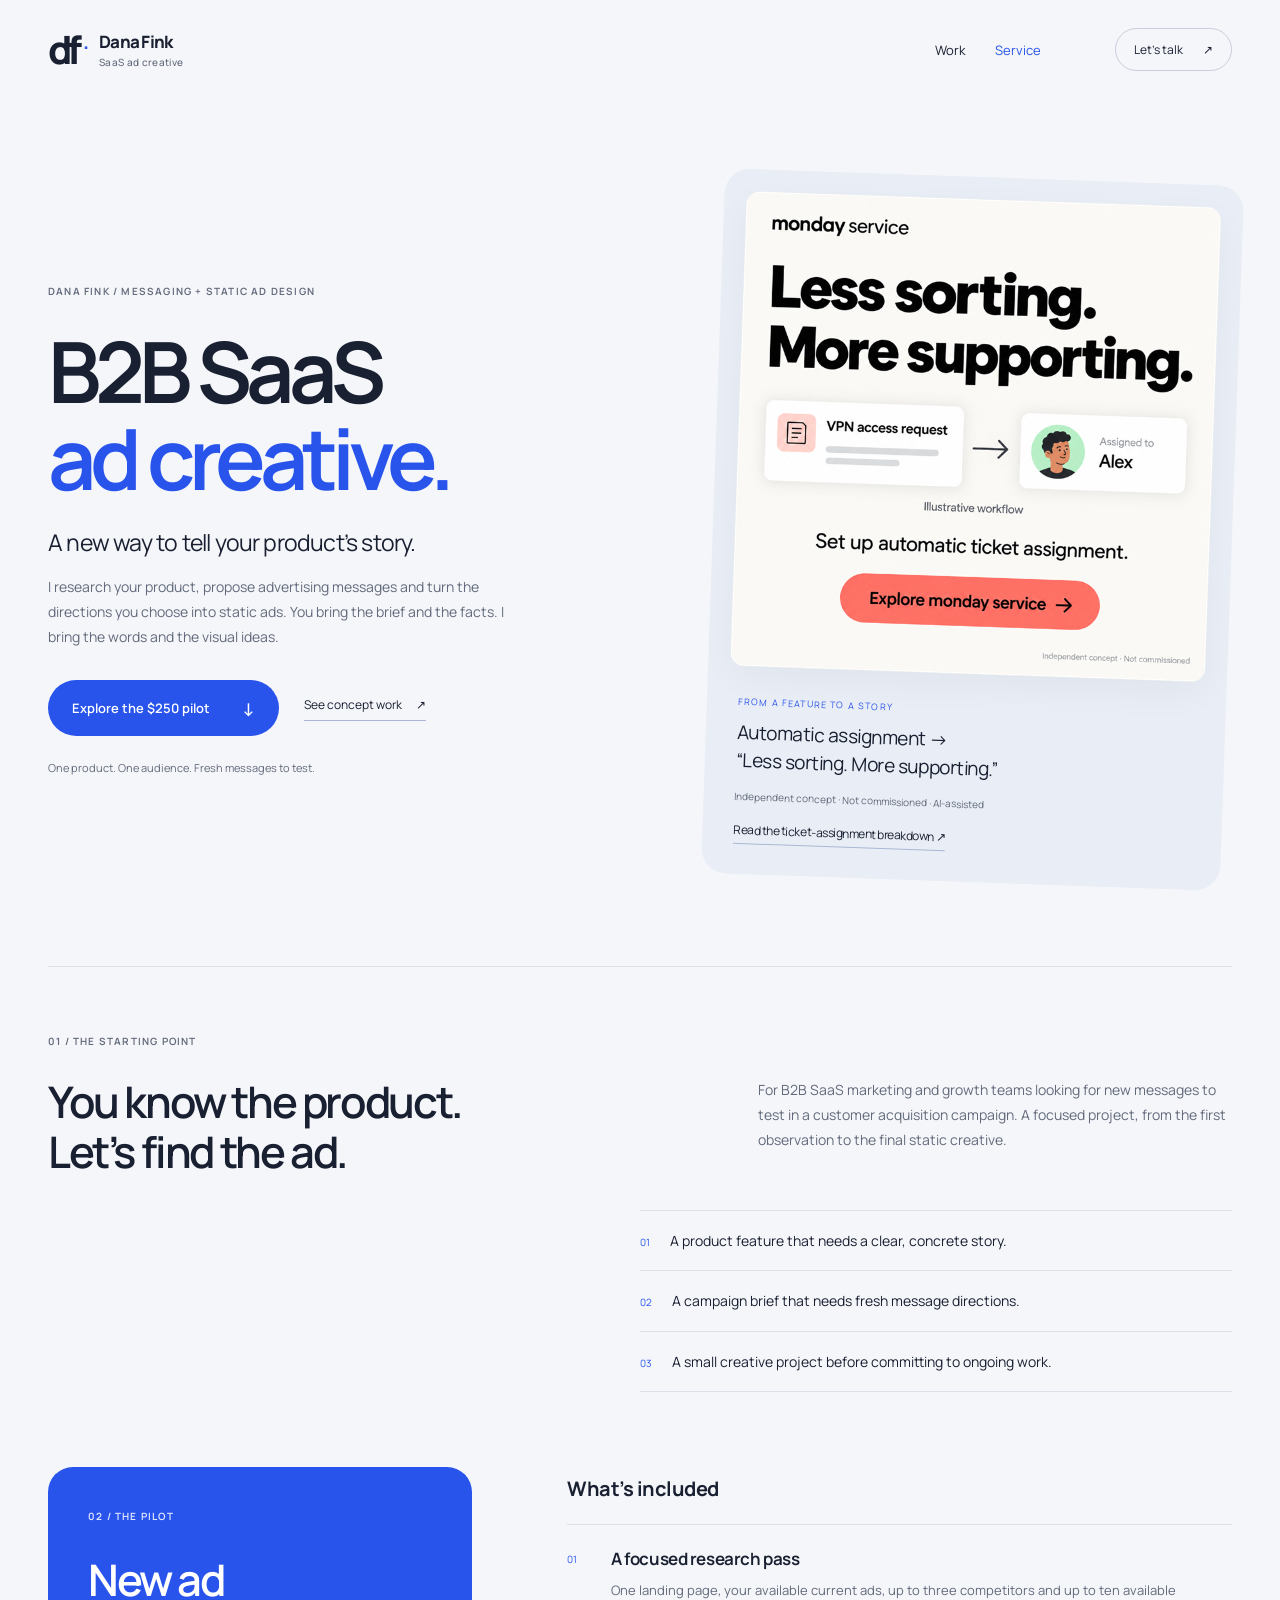
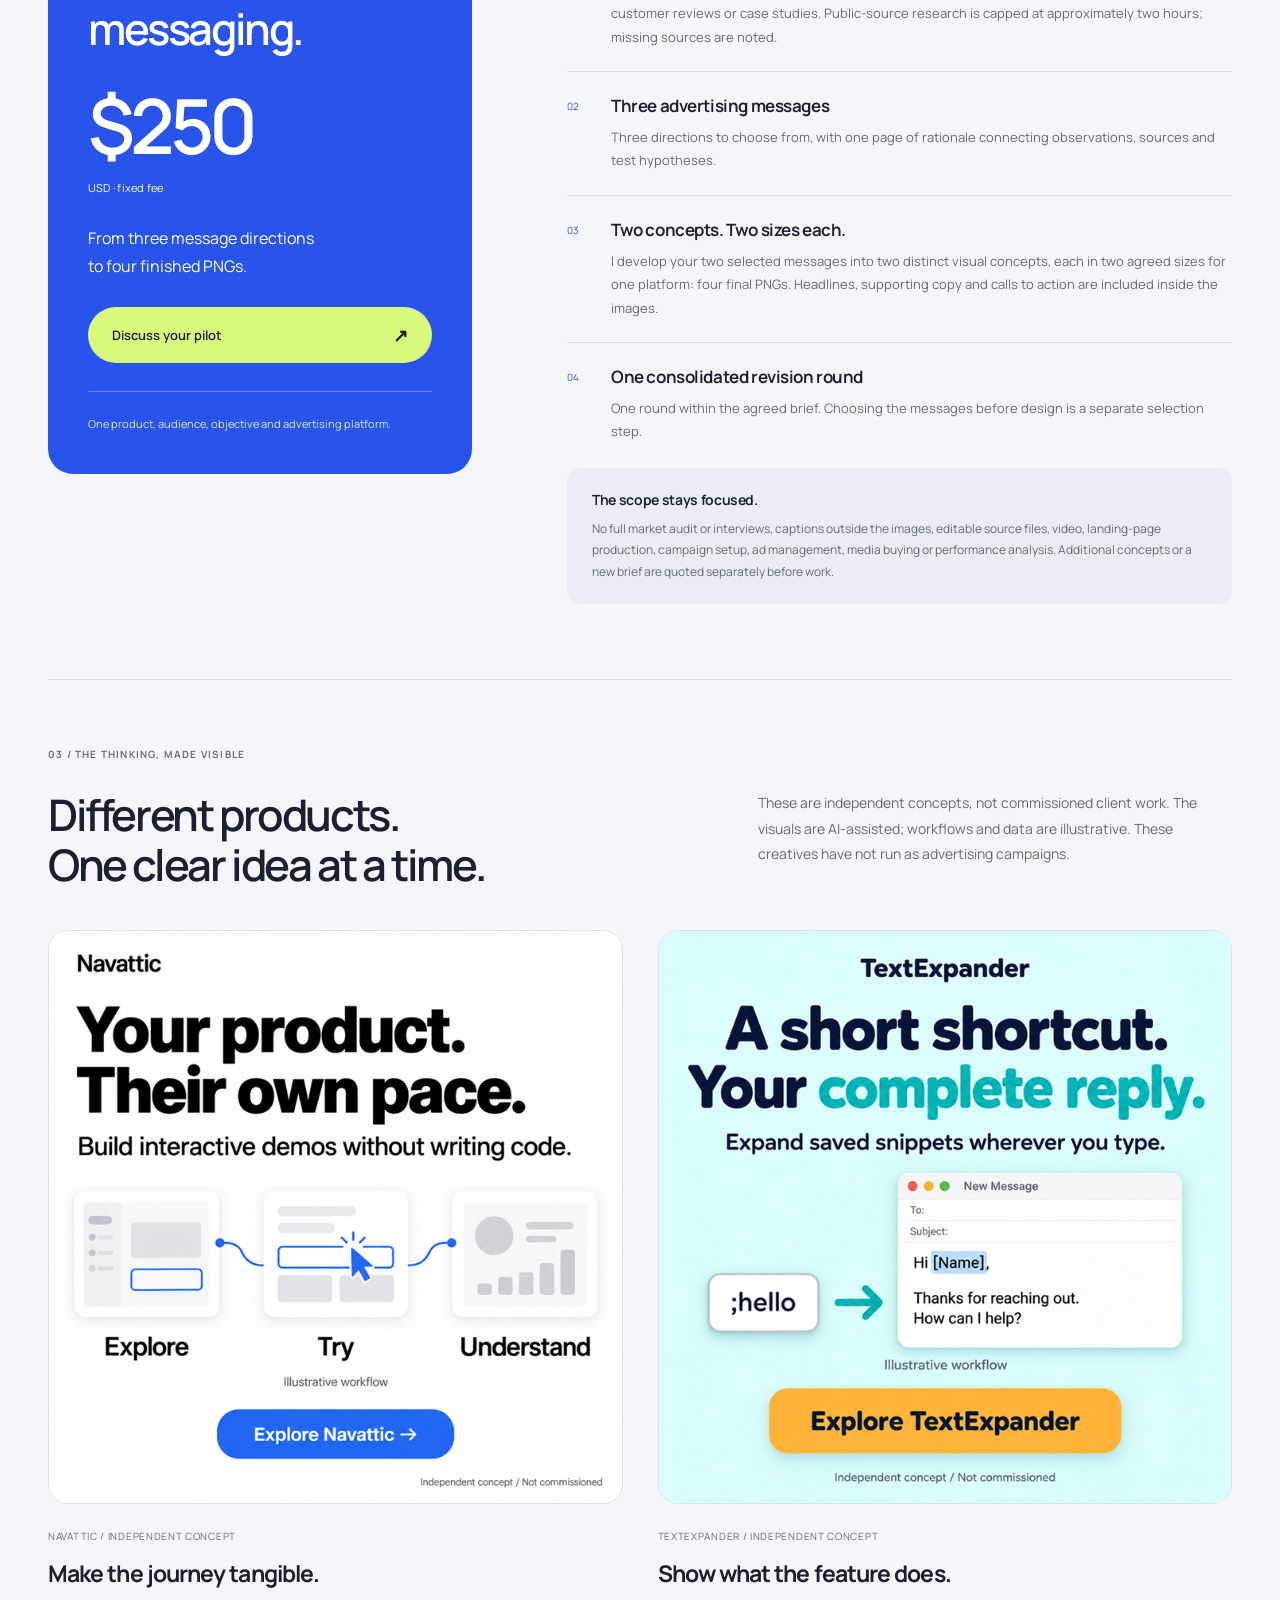
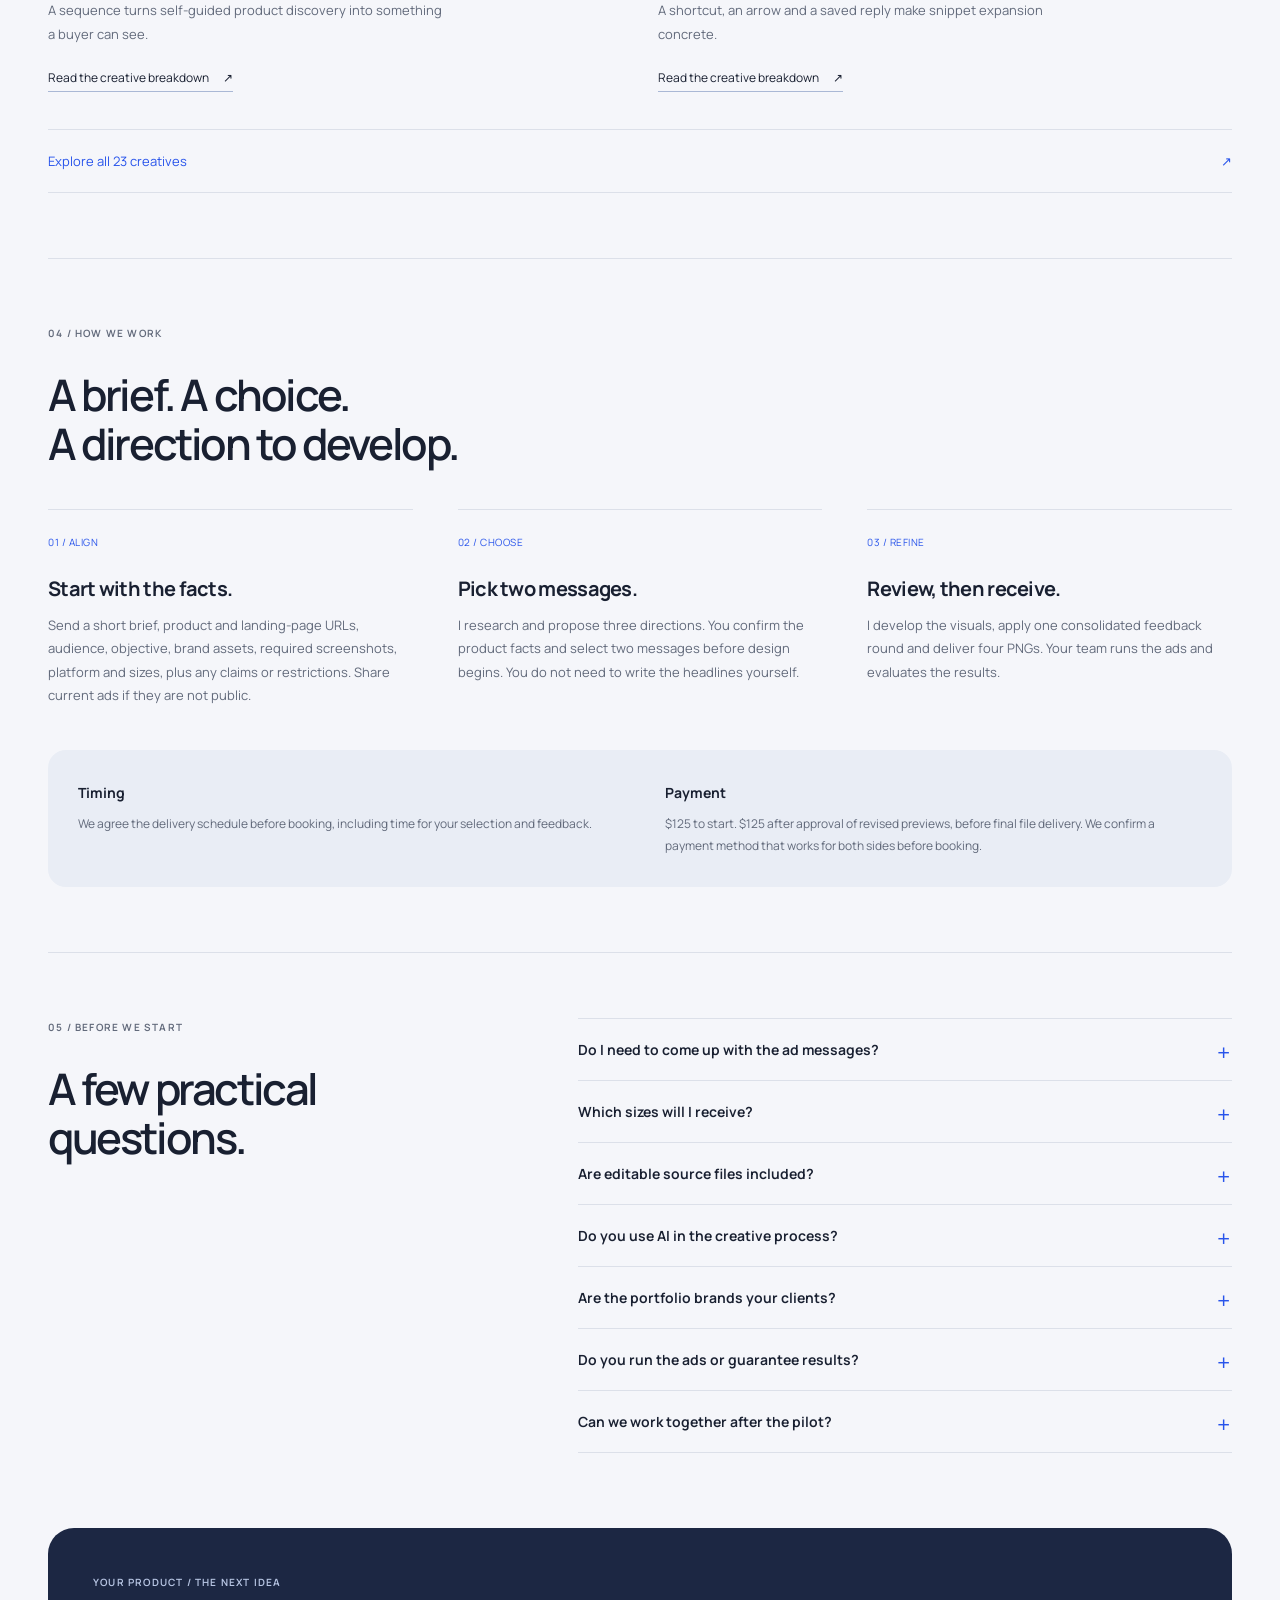
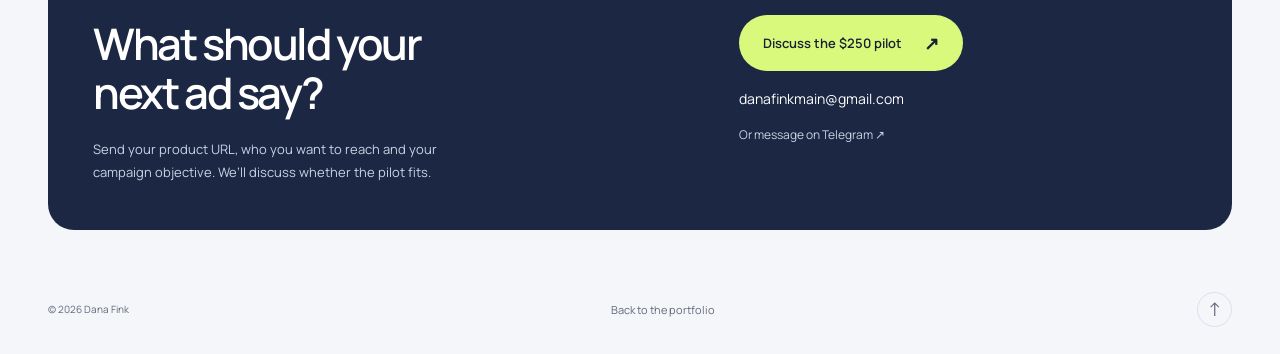
==== commit d3d89c71: "Add three independent SaaS ad concept breakdowns" ====
--- a/saas-ad-creative/index.html
+++ b/saas-ad-creative/index.html
@@ -30,8 +30,8 @@
       <p class="service-fine">One product. One audience. Fresh messages to test.</p>
     </div>
     <figure class="service-hero-art">
-      <a href="../?lang=en#project-1" aria-label="Read the monday service independent concept story"><img src="../assets/creatives/monday-service-light-v2-display-720.webp" width="720" height="720" alt="monday service independent ad concept: Less sorting. More supporting. An incoming ticket is assigned to a teammate."></a>
-      <figcaption><span>FROM A FEATURE TO A STORY</span><p>Automatic assignment →<br>“Less sorting. More supporting.”</p><small>Independent concept · Not commissioned · AI-assisted</small></figcaption>
+      <a href="../concepts/monday-service-ticket-assignment/" aria-label="Read the monday service ad concept breakdown"><img src="../assets/creatives/monday-service-light-v2-display-720.webp" width="720" height="720" alt="monday service independent ad concept: Less sorting. More supporting. An incoming ticket is assigned to a teammate."></a>
+      <figcaption><span>FROM A FEATURE TO A STORY</span><p>Automatic assignment →<br>“Less sorting. More supporting.”</p><small>Independent concept · Not commissioned · AI-assisted</small><p><a class="service-text-link" href="../concepts/monday-service-ticket-assignment/">Read the ticket-assignment breakdown ↗</a></p></figcaption>
     </figure>
   </section>
 
@@ -66,8 +66,8 @@
     <p class="eyebrow">03 / THE THINKING, MADE VISIBLE</p>
     <div class="service-section-heading"><h2 id="examples-title">Different products.<br>One clear idea at a time.</h2><p>These are independent concepts, not commissioned client work. The visuals are AI-assisted; workflows and data are illustrative. These creatives have not run as advertising campaigns.</p></div>
     <div class="service-example-grid">
-      <article><a class="service-example-image" href="../?lang=en#project-8"><img src="../assets/creatives/navattic-display-720.webp" width="720" height="720" alt="Navattic independent ad concept showing a self-guided product journey: Explore, Try, Understand." loading="lazy"></a><p class="service-example-brand">NAVATTIC / INDEPENDENT CONCEPT</p><h3>Make the journey tangible.</h3><p>A sequence turns self-guided product discovery into something a buyer can see.</p><a class="service-text-link" href="../?lang=en#project-8">Read the concept story <span aria-hidden="true">↗</span></a></article>
-      <article><a class="service-example-image" href="../?lang=en#project-10"><img src="../assets/creatives/textexpander-display-720.webp" width="720" height="720" alt="TextExpander independent ad concept showing the shortcut ;hello expanding into a saved email reply." loading="lazy"></a><p class="service-example-brand">TEXTEXPANDER / INDEPENDENT CONCEPT</p><h3>Show what the feature does.</h3><p>A shortcut, an arrow and a saved reply make snippet expansion concrete.</p><a class="service-text-link" href="../?lang=en#project-10">Read the concept story <span aria-hidden="true">↗</span></a></article>
+      <article><a class="service-example-image" href="../concepts/navattic-interactive-demo/"><img src="../assets/creatives/navattic-display-720.webp" width="720" height="720" alt="Navattic independent ad concept showing a self-guided product journey: Explore, Try, Understand." loading="lazy"></a><p class="service-example-brand">NAVATTIC / INDEPENDENT CONCEPT</p><h3>Make the journey tangible.</h3><p>A sequence turns self-guided product discovery into something a buyer can see.</p><a class="service-text-link" href="../concepts/navattic-interactive-demo/">Read the creative breakdown <span aria-hidden="true">↗</span></a></article>
+      <article><a class="service-example-image" href="../concepts/textexpander-saved-reply/"><img src="../assets/creatives/textexpander-display-720.webp" width="720" height="720" alt="TextExpander independent ad concept showing the shortcut ;hello expanding into a saved email reply." loading="lazy"></a><p class="service-example-brand">TEXTEXPANDER / INDEPENDENT CONCEPT</p><h3>Show what the feature does.</h3><p>A shortcut, an arrow and a saved reply make snippet expansion concrete.</p><a class="service-text-link" href="../concepts/textexpander-saved-reply/">Read the creative breakdown <span aria-hidden="true">↗</span></a></article>
     </div>
     <a class="service-all-work" href="../?lang=en#work">Explore all 23 creatives <span aria-hidden="true">↗</span></a>
   </section>
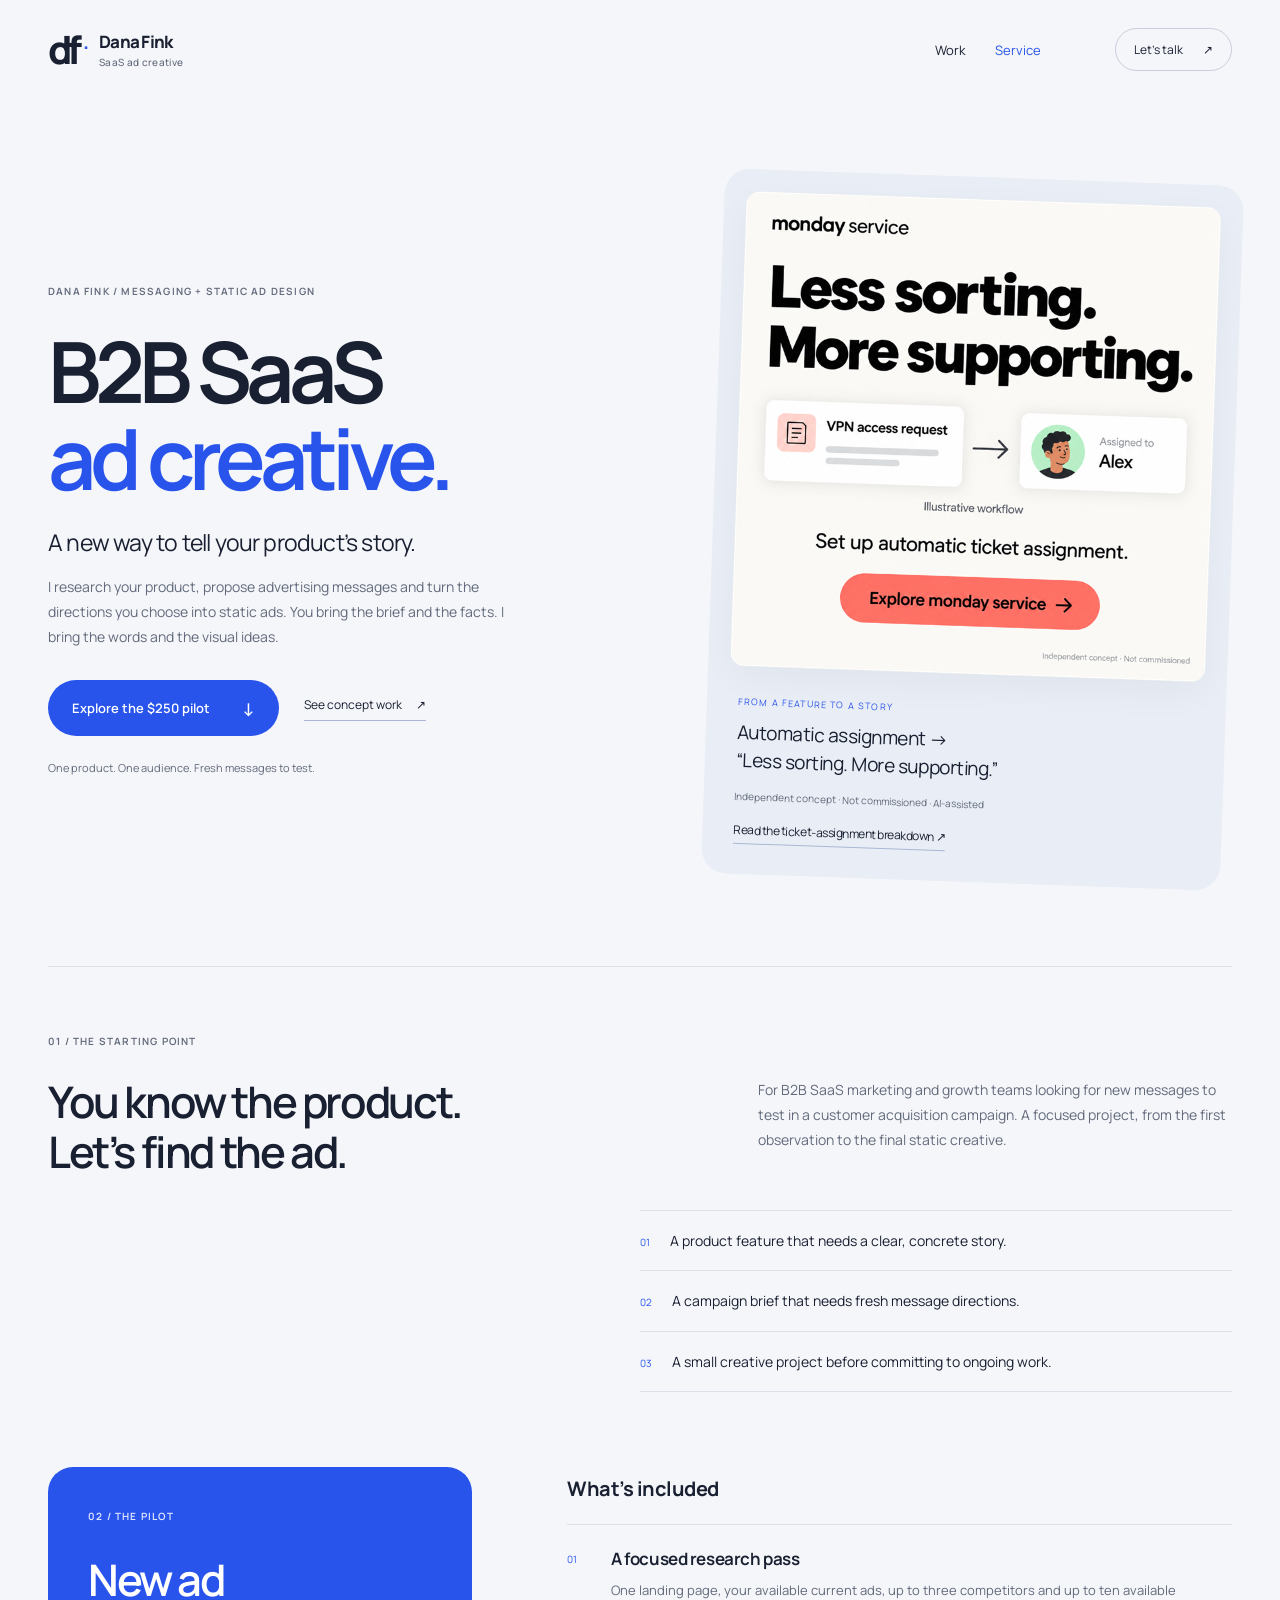
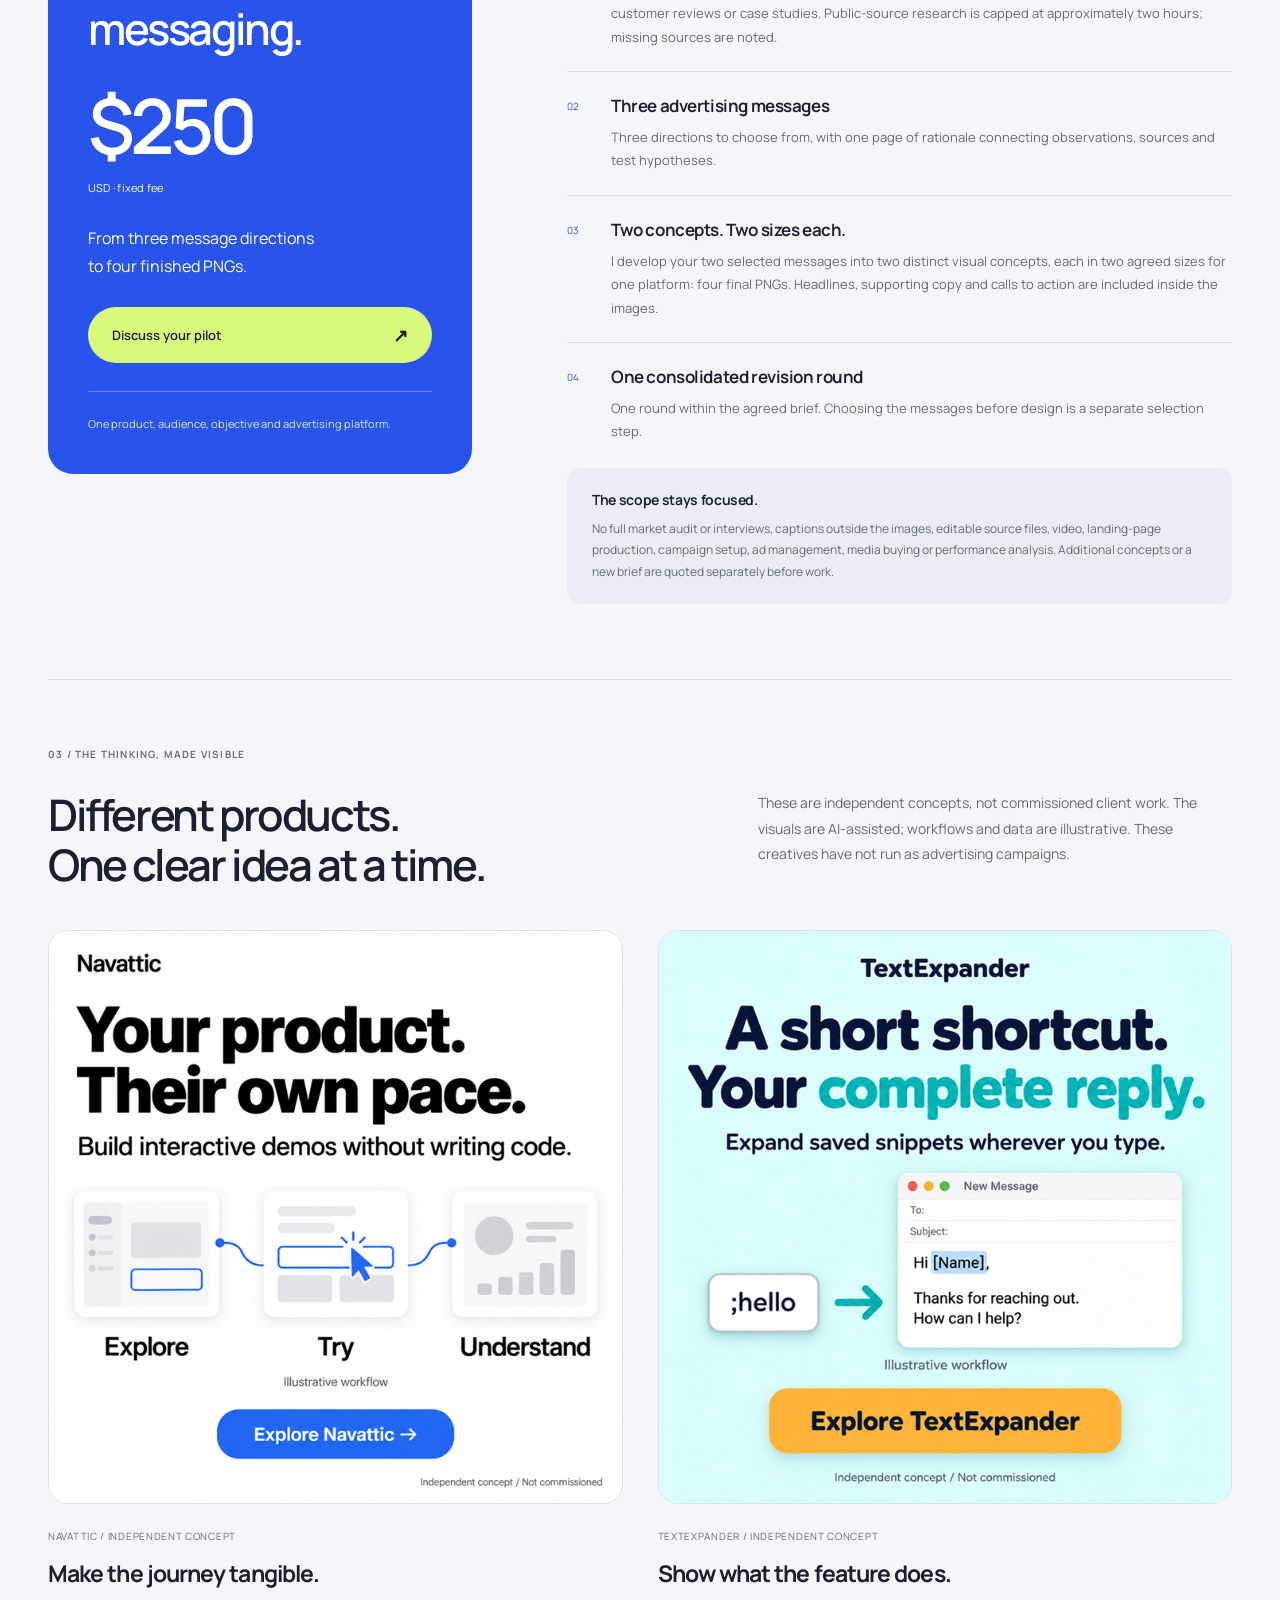
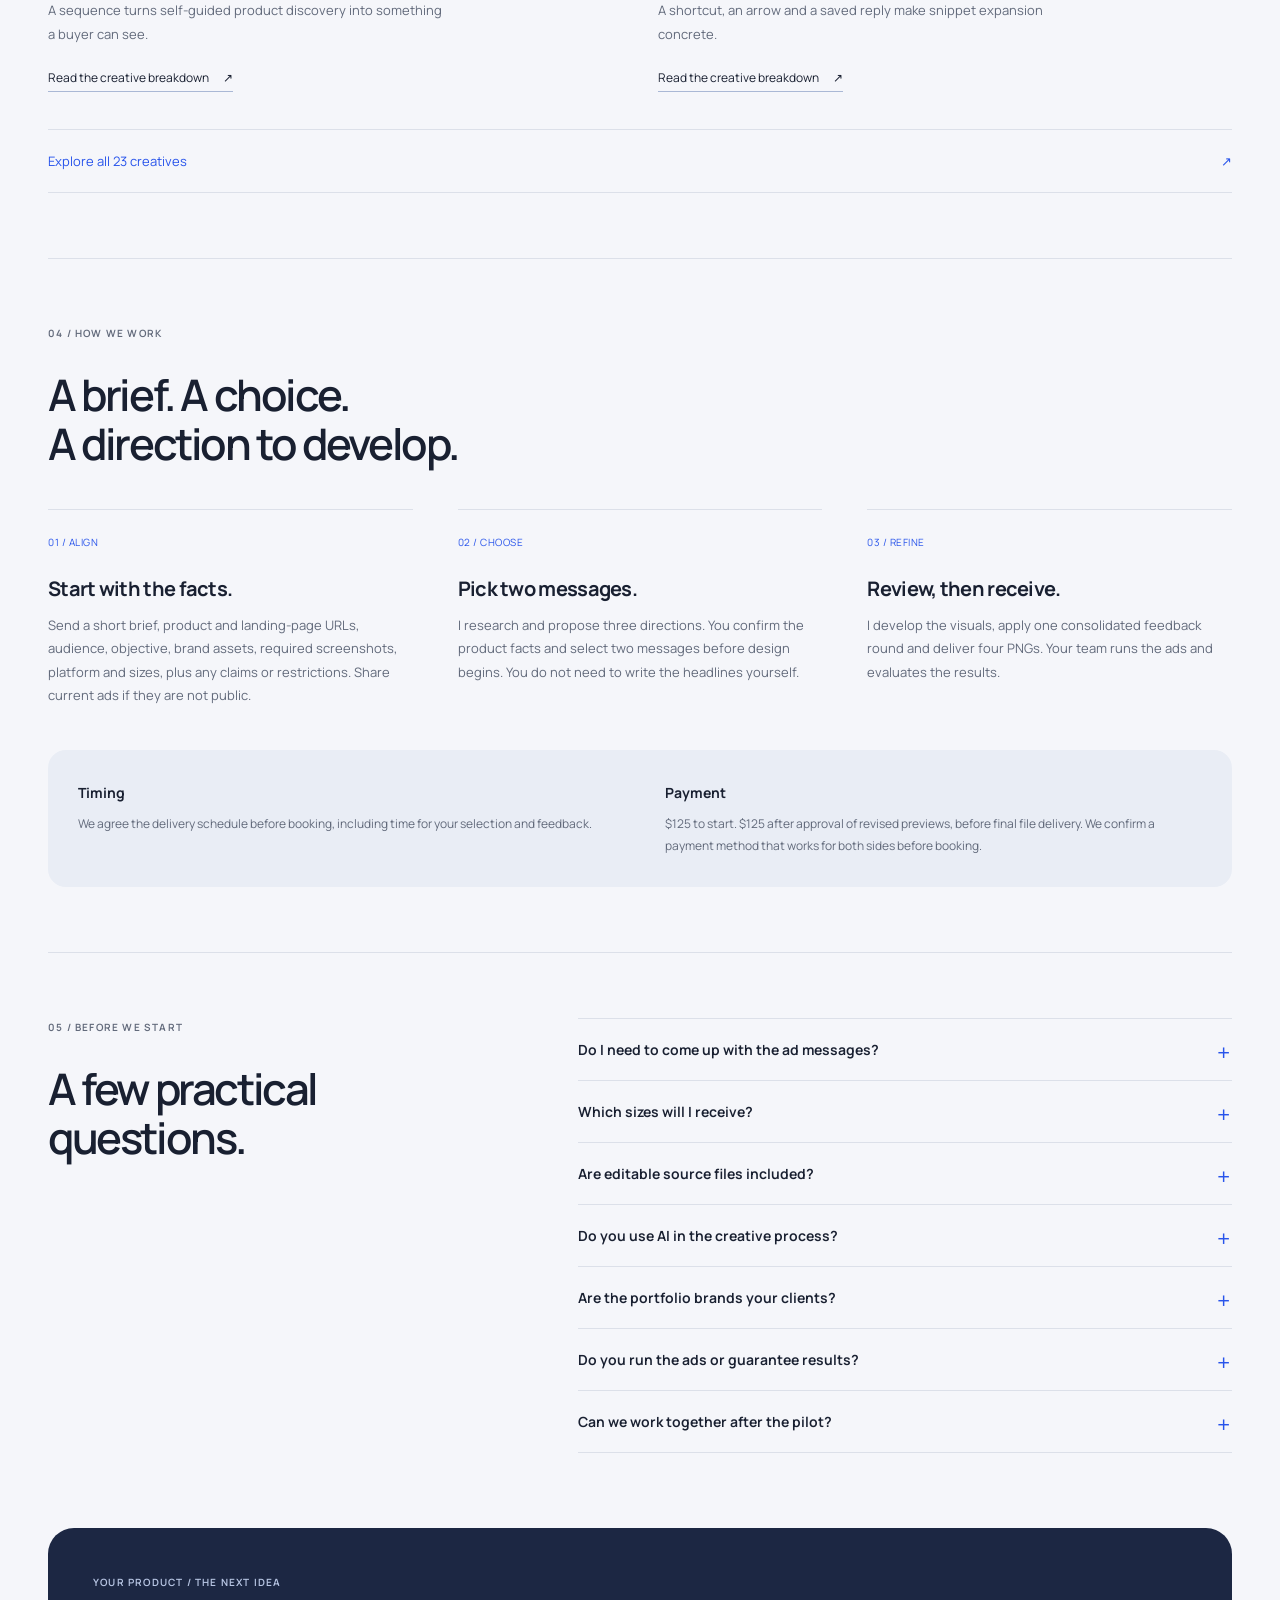
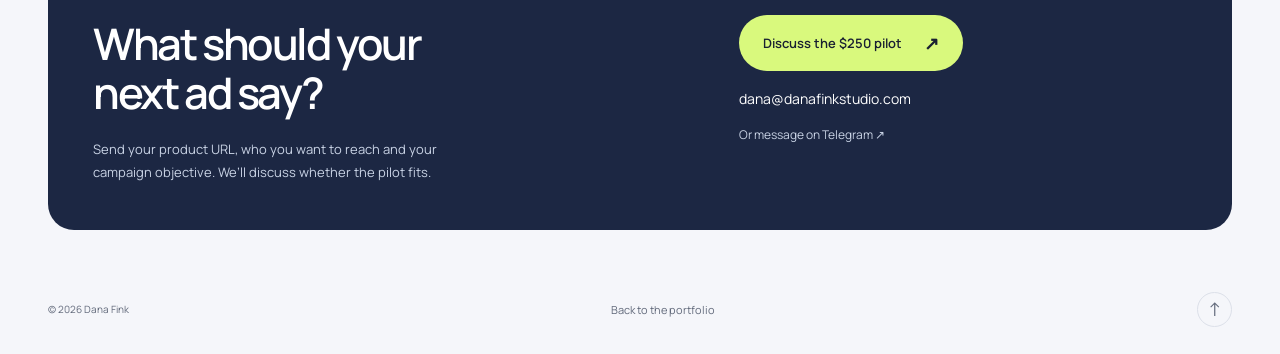
==== commit 5256cc2e: "feat: update public domain and contact access" ====
--- a/saas-ad-creative/index.html
+++ b/saas-ad-creative/index.html
@@ -6,7 +6,7 @@
   <meta name="theme-color" content="#f5f6fa">
   <title>B2B SaaS Ad Creative Design — $250 Pilot | Dana Fink</title>
   <meta name="description" content="Fresh messaging and static ad creative for B2B SaaS. A $250 pilot: three message directions, two selected concepts, four final PNGs and one revision round.">
-  <link rel="canonical" href="https://danafinkcreatives.netlify.app/saas-ad-creative/">
+  <link rel="canonical" href="https://danafinkstudio.com/saas-ad-creative/">
   <link rel="icon" href="../assets/favicon.svg" type="image/svg+xml">
   <link rel="preload" href="../assets/fonts/Manrope.ttf" as="font" type="font/ttf" crossorigin>
   <link rel="stylesheet" href="../style.css">
@@ -98,7 +98,7 @@
 
   <section class="service-start wrap" id="start" aria-labelledby="start-title"><div class="service-start-inner">
     <div><p class="eyebrow">YOUR PRODUCT / THE NEXT IDEA</p><h2 id="start-title">What should your<br>next ad say?</h2><p>Send your product URL, who you want to reach and your campaign objective. We’ll discuss whether the pilot fits.</p></div>
-    <div class="service-start-actions"><a class="button light" href="mailto:danafinkmain@gmail.com?subject=B2B%20SaaS%20ad%20creative%20pilot">Discuss the $250 pilot <span aria-hidden="true">↗</span></a><a class="service-contact-email" href="mailto:danafinkmain@gmail.com">danafinkmain@gmail.com</a><a class="service-contact-telegram" href="https://t.me/dankosheart" target="_blank" rel="noopener noreferrer">Or message on Telegram <span aria-hidden="true">↗</span></a></div>
+    <div class="service-start-actions"><a class="button light" href="mailto:dana@danafinkstudio.com?subject=B2B%20SaaS%20ad%20creative%20pilot">Discuss the $250 pilot <span aria-hidden="true">↗</span></a><a class="service-contact-email" href="mailto:dana@danafinkstudio.com">dana@danafinkstudio.com</a><a class="service-contact-telegram" href="https://t.me/dankosheart" target="_blank" rel="noopener noreferrer">Or message on Telegram <span aria-hidden="true">↗</span></a></div>
   </div></section>
 </main>
 <footer class="wrap"><span>© 2026 Dana Fink</span><a class="service-footer-link" href="../?lang=en#work">Back to the portfolio</a><a href="#" aria-label="Back to top">↑</a></footer>
--- a/style.css
+++ b/style.css
@@ -67,3 +67,4 @@
   .project{padding-left:52px}
 }
 .contact-actions{display:flex;flex-wrap:wrap;gap:12px}.button.telegram-button{background:#dceaff;color:#192031}.button.telegram-button:hover{background:#c4dcff}.contact-actions .button{justify-content:space-between}
+.floating-contact{position:fixed;z-index:40;right:calc(16px + env(safe-area-inset-right));bottom:calc(16px + env(safe-area-inset-bottom));display:inline-flex;align-items:center;justify-content:center;min-width:44px;min-height:44px;padding:0 17px;border:1px solid #ffffff38;border-radius:24px;background:#192031;color:#fff;box-shadow:0 8px 26px #11182738;font-size:12px;font-weight:700;letter-spacing:.01em;transition:opacity .2s,transform .2s,background .2s}.floating-contact:hover{background:var(--blue);transform:translateY(-2px)}body:has(dialog[open]) .floating-contact{display:none}@media(max-width:520px){.floating-contact{right:calc(12px + env(safe-area-inset-right));bottom:calc(12px + env(safe-area-inset-bottom));padding-inline:14px;font-size:11px}}
